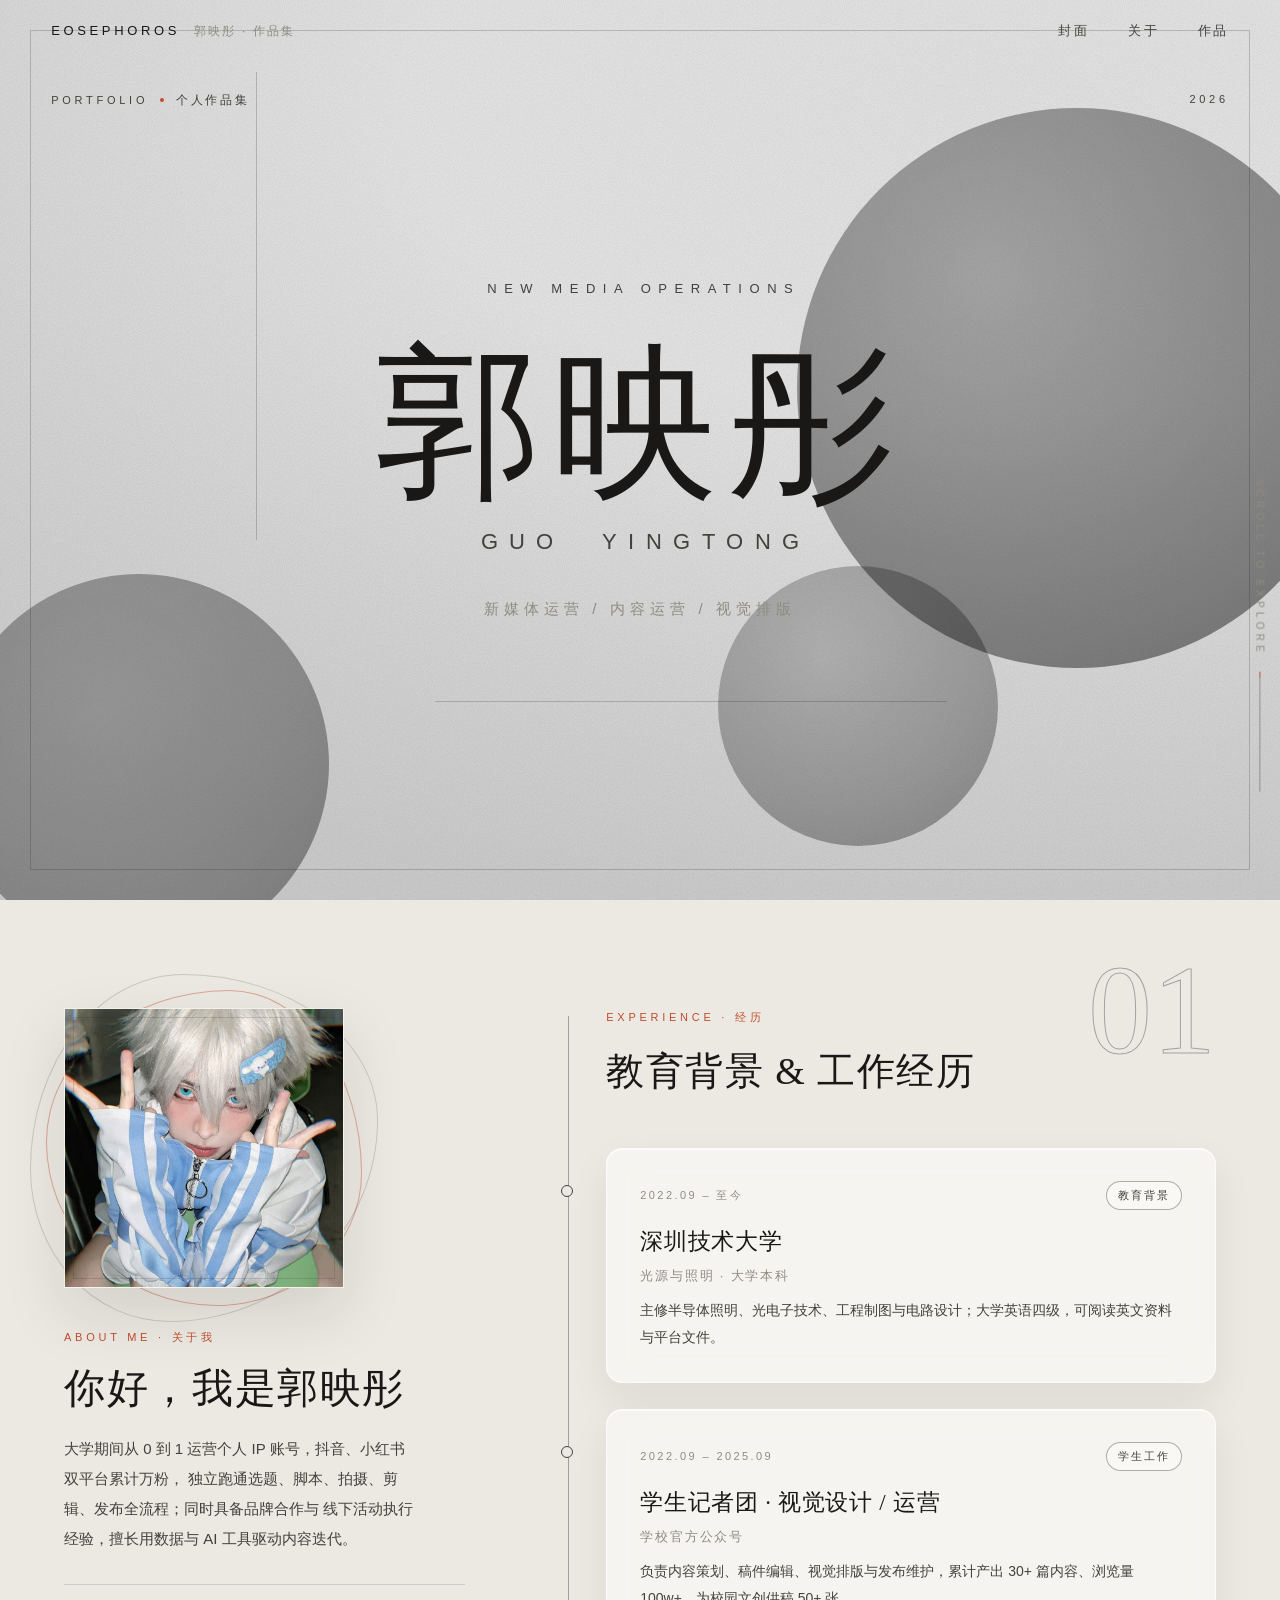
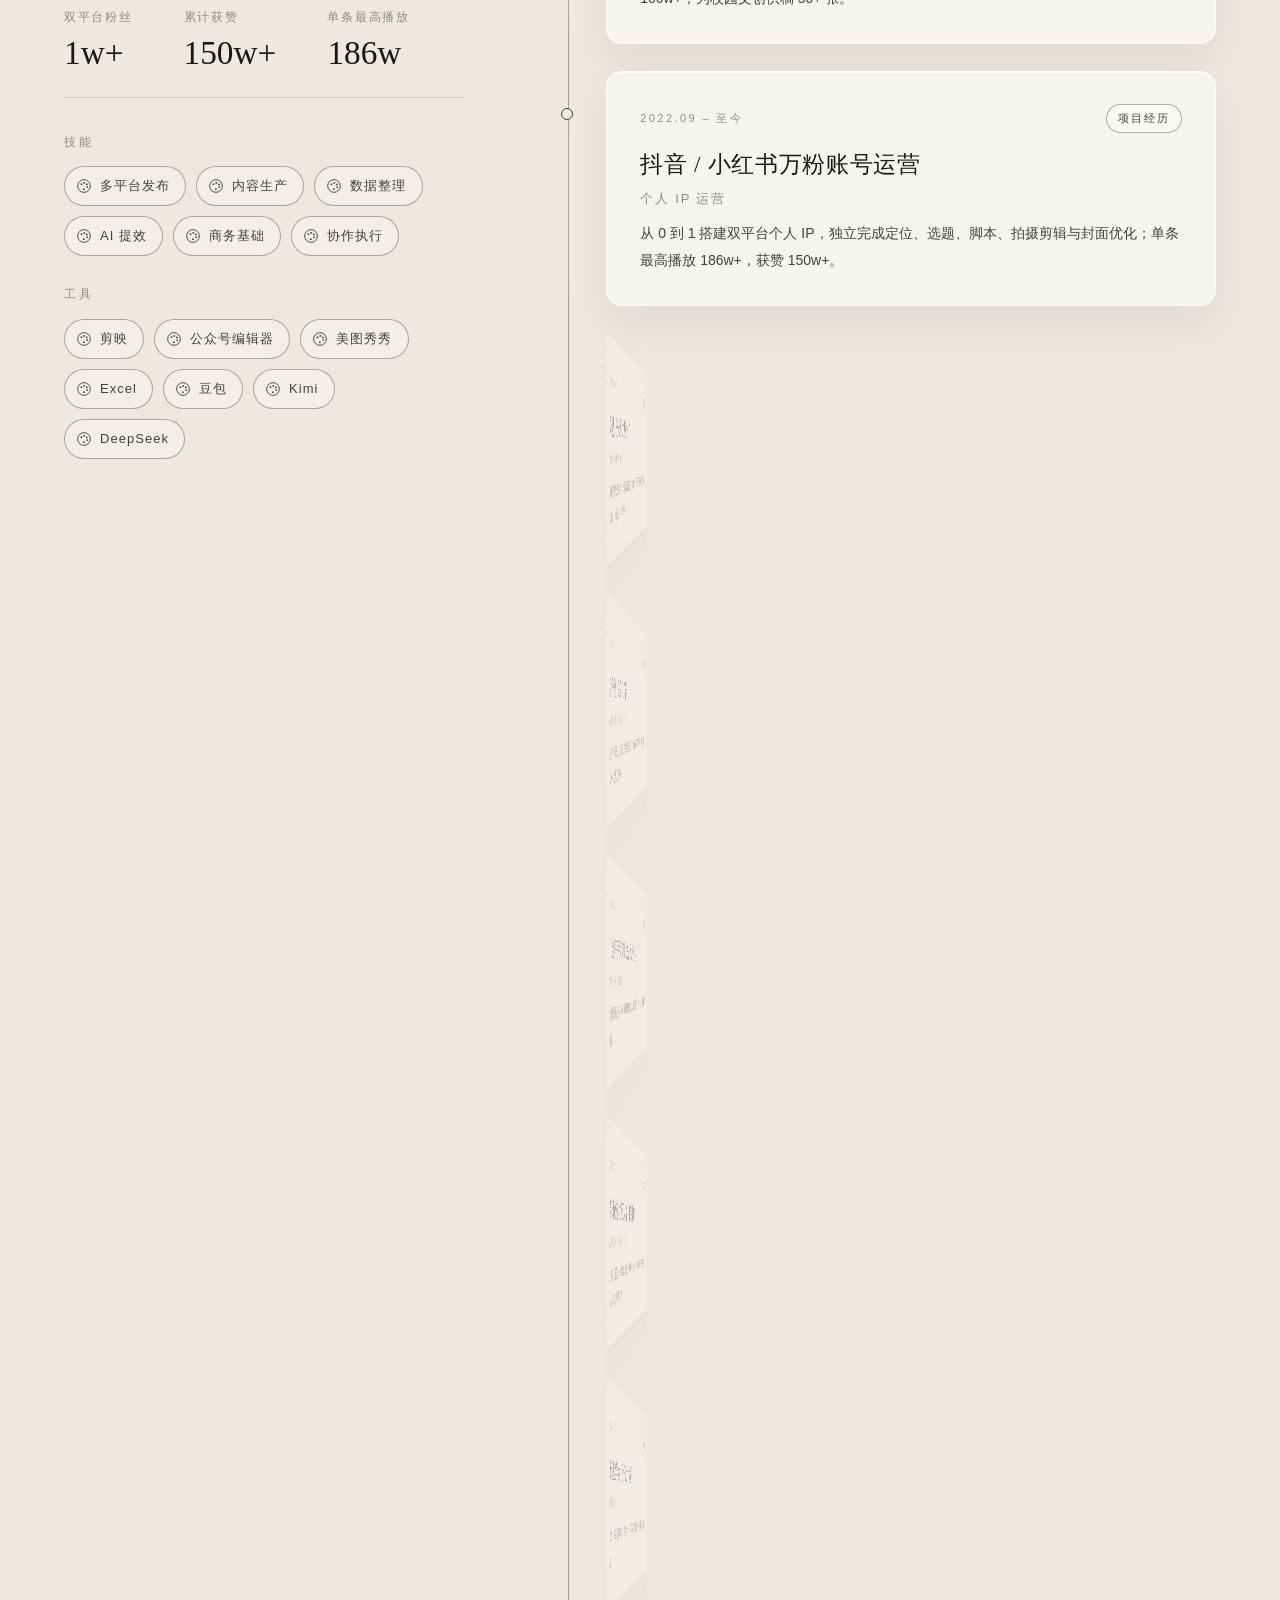
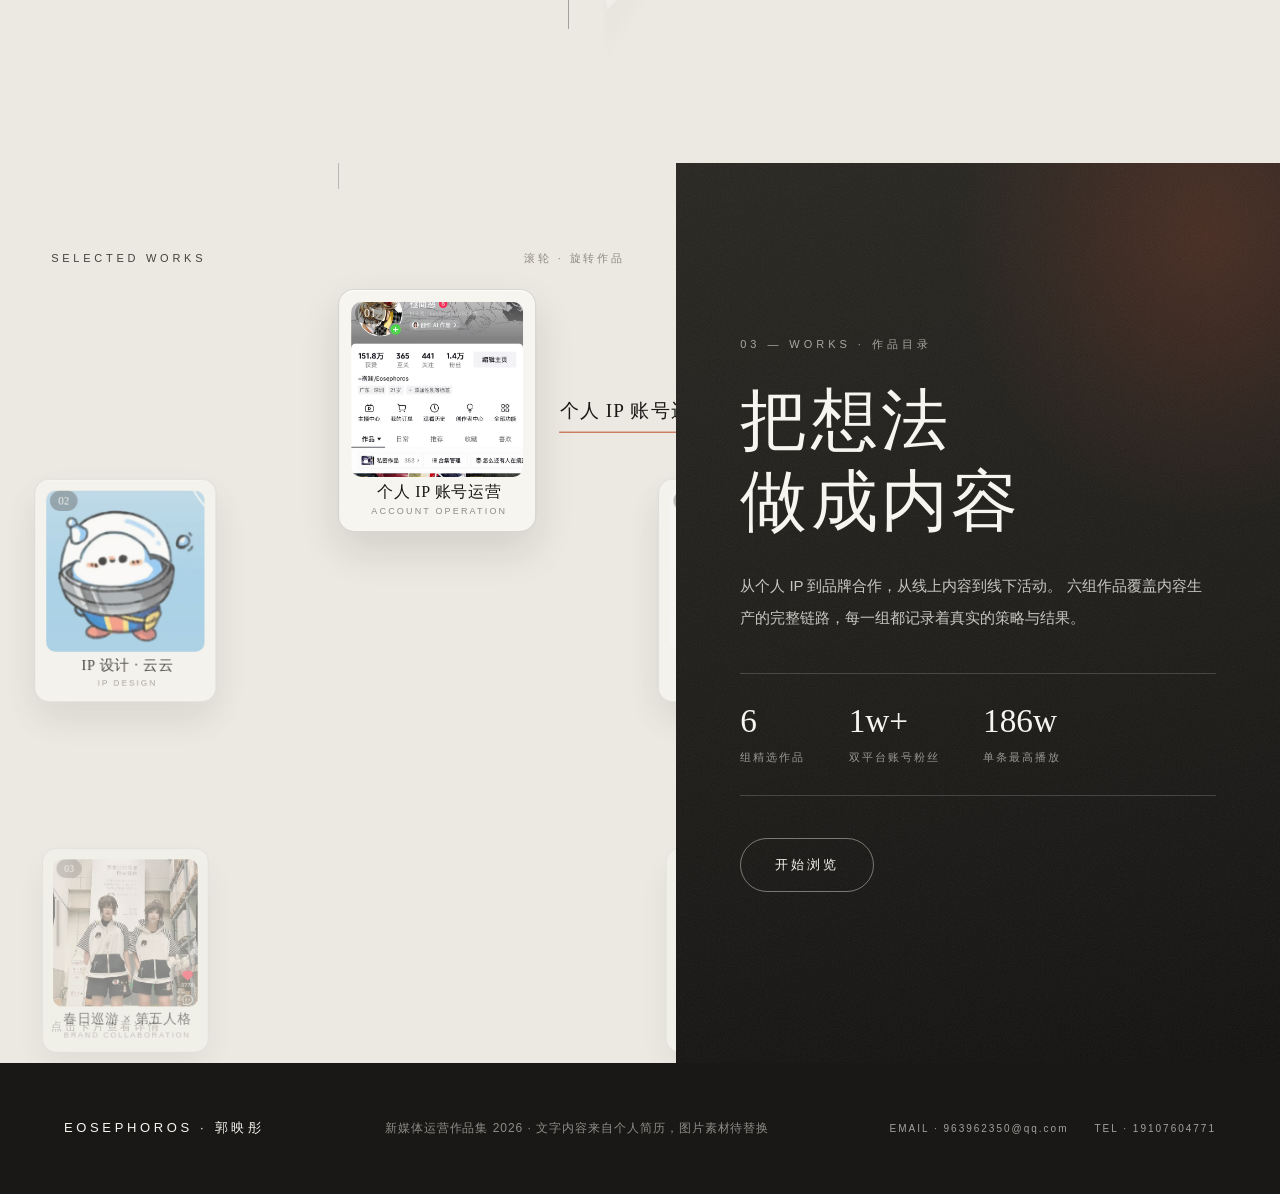
==== index.html @ b66c6704 "Deploy portfolio site" ====
<!DOCTYPE html>
<html lang="zh-CN">
<head>
  <meta charset="UTF-8" />
  <meta name="viewport" content="width=device-width, initial-scale=1.0" />
  <title>郭映彤 · 新媒体运营作品集 2026</title>
  <meta name="description" content="郭映彤的新媒体运营个人作品集：内容策划、账号运营、视觉设计与摄影。作品集 2026。" />
  <link rel="icon" type="image/svg+xml" href="favicon.svg" />
  <link rel="stylesheet" href="css/style.css?v=15" />
</head>
<body>

  <!-- ======== 开场动画 ======== -->
  <div id="preloader" aria-hidden="true">
    <div class="preloader-inner">
      <div class="pre-words" aria-hidden="true">
        <p class="pre-eyebrow">NEW MEDIA OPERATIONS · PORTFOLIO 2026</p>
        <div class="pre-word-line">
          <span class="pre-word" data-word="GUO"></span>
        </div>
        <div class="pre-word-line">
          <span class="pre-word" data-word="YINGTONG"></span>
        </div>
        <p class="pre-cn">郭映彤</p>
        <p class="pre-role">新媒体运营 / 内容运营 / 视觉排版</p>
        <p class="pre-intro">你好，我是郭映彤。这里记录每一次真实的内容实践。</p>
      </div>
    </div>
    <div class="pre-frame" aria-hidden="true"></div>
  </div>

  <!-- ======== 导航 ======== -->
  <nav id="siteNav" class="site-nav" aria-label="主导航">
    <a class="nav-brand" href="#cover">
      <span class="nav-brand-en">EOSEPHOROS</span>
      <span class="nav-brand-cn">郭映彤 · 作品集</span>
    </a>
    <div class="nav-links">
      <a href="#cover">封面</a>
      <a href="#about">关于</a>
      <a href="#works">作品</a>
    </div>
  </nav>

  <!-- ======== 封面页 ======== -->
  <header class="cover" id="cover">
    <div class="cover-bg" aria-hidden="true">
      <div class="cover-art">
        <div class="art-orb art-orb-a"></div>
        <div class="art-orb art-orb-b"></div>
        <div class="art-orb art-orb-c"></div>
        <div class="art-line art-line-1"></div>
        <div class="art-line art-line-2"></div>
        <div class="art-grain"></div>
      </div>
    </div>

    <div class="cover-frame" aria-hidden="true"></div>

    <div class="cover-meta cover-meta-left">
      <span class="meta-en">PORTFOLIO</span>
      <span class="meta-dot"></span>
      <span class="meta-cn">个人作品集</span>
    </div>
    <div class="cover-meta cover-meta-right">
      <span class="meta-en">2026</span>
    </div>

    <div class="cover-center">
      <p class="cover-eyebrow">NEW MEDIA OPERATIONS</p>
      <h1 class="cover-name">
        <span class="cover-name-cn">郭映彤</span>
        <span class="cover-name-en" aria-label="GUO YINGTONG">
          <span data-split>GUO</span>
          <span data-split>YINGTONG</span>
        </span>
      </h1>
      <p class="cover-sub">新媒体运营 / 内容运营 / 视觉排版</p>
    </div>

    <div class="guide-strip" aria-hidden="true">
      <span class="guide-text">SCROLL TO EXPLORE</span>
      <span class="guide-rail"><span class="guide-dot"></span></span>
    </div>
  </header>

  <main>
    <!-- ======== 个人页 ======== -->
    <section class="about" id="about" aria-labelledby="aboutTitle">
      <div class="section-mark" aria-hidden="true">01</div>
      <div class="about-grid">
        <aside class="profile">
          <div class="blob-wrap">
            <div class="blob-ring blob-ring-a" aria-hidden="true"></div>
            <div class="blob-ring blob-ring-b" aria-hidden="true"></div>
            <div class="blob-avatar" role="img" aria-label="郭映彤照片">
              <img class="blob-avatar-img" src="assets/avatar.jpg" alt="郭映彤照片" />
            </div>
          </div>

          <p class="profile-eyebrow">ABOUT ME · 关于我</p>
          <h2 id="aboutTitle">你好，我是郭映彤</h2>
          <p class="profile-intro">
            大学期间从 0 到 1 运营个人 IP 账号，抖音、小红书双平台累计万粉，
            独立跑通选题、脚本、拍摄、剪辑、发布全流程；同时具备品牌合作与
            线下活动执行经验，擅长用数据与 AI 工具驱动内容迭代。
          </p>

          <dl class="profile-stats">
            <div><dt>双平台粉丝</dt><dd>1w+</dd></div>
            <div><dt>累计获赞</dt><dd>150w+</dd></div>
            <div><dt>单条最高播放</dt><dd>186w</dd></div>
          </dl>

          <div class="skill-group">
            <h3 class="skill-group-title">技能</h3>
            <div class="skill-tags">
              <span class="skill-tag"><svg class="palette-icon" viewBox="0 0 24 24" aria-hidden="true"><circle cx="12" cy="12" r="9.5" fill="none" stroke="currentColor" stroke-width="1.4"/><circle cx="8.2" cy="9.2" r="1.35" fill="currentColor"/><circle cx="12.4" cy="7.4" r="1.35" fill="currentColor"/><circle cx="16.2" cy="9.6" r="1.35" fill="currentColor"/><circle cx="16.8" cy="13.6" r="1.35" fill="currentColor"/><circle cx="11.8" cy="16.8" r="1.35" fill="currentColor"/></svg>多平台发布</span>
              <span class="skill-tag"><svg class="palette-icon" viewBox="0 0 24 24" aria-hidden="true"><circle cx="12" cy="12" r="9.5" fill="none" stroke="currentColor" stroke-width="1.4"/><circle cx="8.2" cy="9.2" r="1.35" fill="currentColor"/><circle cx="12.4" cy="7.4" r="1.35" fill="currentColor"/><circle cx="16.2" cy="9.6" r="1.35" fill="currentColor"/><circle cx="16.8" cy="13.6" r="1.35" fill="currentColor"/><circle cx="11.8" cy="16.8" r="1.35" fill="currentColor"/></svg>内容生产</span>
              <span class="skill-tag"><svg class="palette-icon" viewBox="0 0 24 24" aria-hidden="true"><circle cx="12" cy="12" r="9.5" fill="none" stroke="currentColor" stroke-width="1.4"/><circle cx="8.2" cy="9.2" r="1.35" fill="currentColor"/><circle cx="12.4" cy="7.4" r="1.35" fill="currentColor"/><circle cx="16.2" cy="9.6" r="1.35" fill="currentColor"/><circle cx="16.8" cy="13.6" r="1.35" fill="currentColor"/><circle cx="11.8" cy="16.8" r="1.35" fill="currentColor"/></svg>数据整理</span>
              <span class="skill-tag"><svg class="palette-icon" viewBox="0 0 24 24" aria-hidden="true"><circle cx="12" cy="12" r="9.5" fill="none" stroke="currentColor" stroke-width="1.4"/><circle cx="8.2" cy="9.2" r="1.35" fill="currentColor"/><circle cx="12.4" cy="7.4" r="1.35" fill="currentColor"/><circle cx="16.2" cy="9.6" r="1.35" fill="currentColor"/><circle cx="16.8" cy="13.6" r="1.35" fill="currentColor"/><circle cx="11.8" cy="16.8" r="1.35" fill="currentColor"/></svg>AI 提效</span>
              <span class="skill-tag"><svg class="palette-icon" viewBox="0 0 24 24" aria-hidden="true"><circle cx="12" cy="12" r="9.5" fill="none" stroke="currentColor" stroke-width="1.4"/><circle cx="8.2" cy="9.2" r="1.35" fill="currentColor"/><circle cx="12.4" cy="7.4" r="1.35" fill="currentColor"/><circle cx="16.2" cy="9.6" r="1.35" fill="currentColor"/><circle cx="16.8" cy="13.6" r="1.35" fill="currentColor"/><circle cx="11.8" cy="16.8" r="1.35" fill="currentColor"/></svg>商务基础</span>
              <span class="skill-tag"><svg class="palette-icon" viewBox="0 0 24 24" aria-hidden="true"><circle cx="12" cy="12" r="9.5" fill="none" stroke="currentColor" stroke-width="1.4"/><circle cx="8.2" cy="9.2" r="1.35" fill="currentColor"/><circle cx="12.4" cy="7.4" r="1.35" fill="currentColor"/><circle cx="16.2" cy="9.6" r="1.35" fill="currentColor"/><circle cx="16.8" cy="13.6" r="1.35" fill="currentColor"/><circle cx="11.8" cy="16.8" r="1.35" fill="currentColor"/></svg>协作执行</span>
            </div>
          </div>

          <div class="skill-group">
            <h3 class="skill-group-title">工具</h3>
            <div class="skill-tags">
              <span class="skill-tag"><svg class="palette-icon" viewBox="0 0 24 24" aria-hidden="true"><circle cx="12" cy="12" r="9.5" fill="none" stroke="currentColor" stroke-width="1.4"/><circle cx="8.2" cy="9.2" r="1.35" fill="currentColor"/><circle cx="12.4" cy="7.4" r="1.35" fill="currentColor"/><circle cx="16.2" cy="9.6" r="1.35" fill="currentColor"/><circle cx="16.8" cy="13.6" r="1.35" fill="currentColor"/><circle cx="11.8" cy="16.8" r="1.35" fill="currentColor"/></svg>剪映</span>
              <span class="skill-tag"><svg class="palette-icon" viewBox="0 0 24 24" aria-hidden="true"><circle cx="12" cy="12" r="9.5" fill="none" stroke="currentColor" stroke-width="1.4"/><circle cx="8.2" cy="9.2" r="1.35" fill="currentColor"/><circle cx="12.4" cy="7.4" r="1.35" fill="currentColor"/><circle cx="16.2" cy="9.6" r="1.35" fill="currentColor"/><circle cx="16.8" cy="13.6" r="1.35" fill="currentColor"/><circle cx="11.8" cy="16.8" r="1.35" fill="currentColor"/></svg>公众号编辑器</span>
              <span class="skill-tag"><svg class="palette-icon" viewBox="0 0 24 24" aria-hidden="true"><circle cx="12" cy="12" r="9.5" fill="none" stroke="currentColor" stroke-width="1.4"/><circle cx="8.2" cy="9.2" r="1.35" fill="currentColor"/><circle cx="12.4" cy="7.4" r="1.35" fill="currentColor"/><circle cx="16.2" cy="9.6" r="1.35" fill="currentColor"/><circle cx="16.8" cy="13.6" r="1.35" fill="currentColor"/><circle cx="11.8" cy="16.8" r="1.35" fill="currentColor"/></svg>美图秀秀</span>
              <span class="skill-tag"><svg class="palette-icon" viewBox="0 0 24 24" aria-hidden="true"><circle cx="12" cy="12" r="9.5" fill="none" stroke="currentColor" stroke-width="1.4"/><circle cx="8.2" cy="9.2" r="1.35" fill="currentColor"/><circle cx="12.4" cy="7.4" r="1.35" fill="currentColor"/><circle cx="16.2" cy="9.6" r="1.35" fill="currentColor"/><circle cx="16.8" cy="13.6" r="1.35" fill="currentColor"/><circle cx="11.8" cy="16.8" r="1.35" fill="currentColor"/></svg>Excel</span>
              <span class="skill-tag"><svg class="palette-icon" viewBox="0 0 24 24" aria-hidden="true"><circle cx="12" cy="12" r="9.5" fill="none" stroke="currentColor" stroke-width="1.4"/><circle cx="8.2" cy="9.2" r="1.35" fill="currentColor"/><circle cx="12.4" cy="7.4" r="1.35" fill="currentColor"/><circle cx="16.2" cy="9.6" r="1.35" fill="currentColor"/><circle cx="16.8" cy="13.6" r="1.35" fill="currentColor"/><circle cx="11.8" cy="16.8" r="1.35" fill="currentColor"/></svg>豆包</span>
              <span class="skill-tag"><svg class="palette-icon" viewBox="0 0 24 24" aria-hidden="true"><circle cx="12" cy="12" r="9.5" fill="none" stroke="currentColor" stroke-width="1.4"/><circle cx="8.2" cy="9.2" r="1.35" fill="currentColor"/><circle cx="12.4" cy="7.4" r="1.35" fill="currentColor"/><circle cx="16.2" cy="9.6" r="1.35" fill="currentColor"/><circle cx="16.8" cy="13.6" r="1.35" fill="currentColor"/><circle cx="11.8" cy="16.8" r="1.35" fill="currentColor"/></svg>Kimi</span>
              <span class="skill-tag"><svg class="palette-icon" viewBox="0 0 24 24" aria-hidden="true"><circle cx="12" cy="12" r="9.5" fill="none" stroke="currentColor" stroke-width="1.4"/><circle cx="8.2" cy="9.2" r="1.35" fill="currentColor"/><circle cx="12.4" cy="7.4" r="1.35" fill="currentColor"/><circle cx="16.2" cy="9.6" r="1.35" fill="currentColor"/><circle cx="16.8" cy="13.6" r="1.35" fill="currentColor"/><circle cx="11.8" cy="16.8" r="1.35" fill="currentColor"/></svg>DeepSeek</span>
            </div>
          </div>
        </aside>

        <div class="timeline" id="timeline" aria-label="个人经历时间轴">
          <div class="timeline-head">
            <p class="timeline-eyebrow">EXPERIENCE · 经历</p>
            <h3>教育背景 &amp; 工作经历</h3>
          </div>

          <article class="tl-card" data-node>
            <div class="tl-node" aria-hidden="true"></div>
            <header class="tl-card-head">
              <span class="tl-period">2022.09 – 至今</span>
              <span class="tl-type">教育背景</span>
            </header>
            <h4 class="tl-title">深圳技术大学</h4>
            <p class="tl-org">光源与照明 · 大学本科</p>
            <p class="tl-desc">主修半导体照明、光电子技术、工程制图与电路设计；大学英语四级，可阅读英文资料与平台文件。</p>
          </article>

          <article class="tl-card" data-node>
            <div class="tl-node" aria-hidden="true"></div>
            <header class="tl-card-head">
              <span class="tl-period">2022.09 – 2025.09</span>
              <span class="tl-type">学生工作</span>
            </header>
            <h4 class="tl-title">学生记者团 · 视觉设计 / 运营</h4>
            <p class="tl-org">学校官方公众号</p>
            <p class="tl-desc">负责内容策划、稿件编辑、视觉排版与发布维护，累计产出 30+ 篇内容、浏览量 100w+，为校园文创供稿 50+ 张。</p>
          </article>

          <article class="tl-card" data-node>
            <div class="tl-node" aria-hidden="true"></div>
            <header class="tl-card-head">
              <span class="tl-period">2022.09 – 至今</span>
              <span class="tl-type">项目经历</span>
            </header>
            <h4 class="tl-title">抖音 / 小红书万粉账号运营</h4>
            <p class="tl-org">个人 IP 运营</p>
            <p class="tl-desc">从 0 到 1 搭建双平台个人 IP，独立完成定位、选题、脚本、拍摄剪辑与封面优化；单条最高播放 186w+，获赞 150w+。</p>
          </article>

          <article class="tl-card" data-node>
            <div class="tl-node" aria-hidden="true"></div>
            <header class="tl-card-head">
              <span class="tl-period">2022.09 – 至今</span>
              <span class="tl-type">项目经历</span>
            </header>
            <h4 class="tl-title">网易 / 橙光游戏活动推广</h4>
            <p class="tl-org">内容创作与用户引流</p>
            <p class="tl-desc">承接头部游戏品牌推广，主导卖点提炼与推广视频创作；《头七怪谈》单平台浏览量 300w+，《第五人格》150w+。</p>
          </article>

          <article class="tl-card" data-node>
            <div class="tl-node" aria-hidden="true"></div>
            <header class="tl-card-head">
              <span class="tl-period">2024.11</span>
              <span class="tl-type">项目经历</span>
            </header>
            <h4 class="tl-title">斯丹德 · 豆腐灯广告</h4>
            <p class="tl-org">品牌广告策划 · 达人合作推广</p>
            <p class="tl-desc">主导广告策划、文案撰写、拍摄执行与后期剪辑，统筹双平台发布节奏；单条浏览量 30w+、点赞互动 2w+。</p>
          </article>

          <article class="tl-card" data-node>
            <div class="tl-node" aria-hidden="true"></div>
            <header class="tl-card-head">
              <span class="tl-period">2025.06</span>
              <span class="tl-type">项目经历</span>
            </header>
            <h4 class="tl-title">《全职高手》荣冕溯光 · 线下快闪</h4>
            <p class="tl-org">深圳奇谷米 · 现场执行</p>
            <p class="tl-desc">前置梳理互动流程与节点，现场处理突发状况；单日接待互动 200+ 人次，关键环节零遗漏。</p>
          </article>

          <article class="tl-card" data-node>
            <div class="tl-node" aria-hidden="true"></div>
            <header class="tl-card-head">
              <span class="tl-period">2025.07</span>
              <span class="tl-type">项目经历</span>
            </header>
            <h4 class="tl-title">春日巡游 × 第五人格 · 服装推广</h4>
            <p class="tl-org">品牌广告策划 · 达人合作推广</p>
            <p class="tl-desc">主导达人筛选、合作对接与排期跟进，以模特身份出镜；单品浏览量 10w+、互动 1w+，带动销售额 10W。</p>
          </article>

          <article class="tl-card" data-node>
            <div class="tl-node" aria-hidden="true"></div>
            <header class="tl-card-head">
              <span class="tl-period">2023 – 2024</span>
              <span class="tl-type">个人获奖</span>
            </header>
            <h4 class="tl-title">禾望奖学金 · 标识设计大赛</h4>
            <p class="tl-org">荣誉奖项</p>
            <p class="tl-desc">2023、2024 连续两年获禾望奖学金一等奖；2024「视觉与安全」标识设计大赛第二名。</p>
          </article>
        </div>
      </div>
    </section>

    <!-- ======== 作品目录页 ======== -->
    <section class="works" id="works" aria-labelledby="worksTitle">
      <div class="works-grid">
        <div class="carousel-zone" id="carouselZone">
          <div class="carousel-head">
            <span class="meta-en">SELECTED WORKS</span>
            <span class="carousel-hint" aria-hidden="true">滚轮 · 旋转作品</span>
          </div>
          <div class="carousel" id="carousel">
            <div class="carousel-track" id="carouselTrack" role="list"></div>
            <div class="carousel-center-mark" aria-hidden="true"></div>
          </div>
          <p class="carousel-foot">点击卡片查看详情</p>
        </div>

        <div class="works-intro">
          <div class="works-intro-bg" aria-hidden="true"></div>
          <div class="works-intro-inner">
            <p class="works-eyebrow">03 — WORKS · 作品目录</p>
            <h2 id="worksTitle">把想法<br />做成内容</h2>
            <p class="works-desc">
              从个人 IP 到品牌合作，从线上内容到线下活动。
              六组作品覆盖内容生产的完整链路，每一组都记录着真实的策略与结果。
            </p>
            <ul class="works-stats">
              <li><b>6</b><span>组精选作品</span></li>
              <li><b>1w+</b><span>双平台账号粉丝</span></li>
              <li><b>186w</b><span>单条最高播放</span></li>
            </ul>
            <a class="works-cta" href="#carouselZone">开始浏览</a>
          </div>
        </div>
      </div>
    </section>

    <!-- ======== 页脚 ======== -->
    <footer class="site-footer">
      <div class="footer-inner">
        <p class="footer-brand">EOSEPHOROS · 郭映彤</p>
        <p class="footer-note">新媒体运营作品集 2026 · 文字内容来自个人简历，图片素材待替换</p>
        <div class="footer-contact">
          <span>EMAIL · 963962350@qq.com</span>
          <span>TEL · 19107604771</span>
        </div>
      </div>
    </footer>
  </main>

  <!-- ======== 作品全屏详情弹窗 ======== -->
  <div class="modal" id="workModal" role="dialog" aria-modal="true" aria-labelledby="modalTitle" hidden>
    <button class="modal-close" id="modalClose" aria-label="关闭详情">
      <svg viewBox="0 0 24 24" aria-hidden="true"><path d="M5 5l14 14M19 5L5 19" stroke="currentColor" stroke-width="1.6" fill="none" stroke-linecap="round"/></svg>
    </button>
    <div class="modal-scroll">
      <div class="modal-panel">
        <div class="modal-media ph-card"></div>
        <div class="modal-body">
          <p class="modal-cat" id="modalCat"></p>
          <h3 id="modalTitle">作品详情</h3>
          <p class="modal-en" id="modalEn"></p>
          <p class="modal-intro" id="modalIntro"></p>
          <p class="modal-desc" id="modalDesc">点击下方按钮可进入作品详情页，查看完整案例与素材。</p>
          <div class="modal-links" id="modalLinks"></div>
          <dl class="modal-meta">
            <div><dt>年份</dt><dd id="modalYear"></dd></div>
            <div><dt>角色</dt><dd id="modalRole"></dd></div>
            <div><dt>平台</dt><dd id="modalPlatform"></dd></div>
            <div><dt>数据</dt><dd id="modalMetrics"></dd></div>
          </dl>
          <a class="btn-live" id="modalLive" href="detail.html">View Live Project</a>
        </div>
      </div>
    </div>
  </div>

  <script src="js/works-data.js?v=15"></script>
  <script src="js/main.js?v=15"></script>
</body>
</html>
---- css/style.css ----
/* ============================================================
   郭映彤 · 新媒体运营作品集 2026
   画廊式黑白基调 + 单一朱砂点缀
   参考 PPT：EOSEPHOROS 作品集（暖灰纸白 / 墨黑 / 极简排版）
   ============================================================ */

/* ---------- 设计变量 ---------- */
:root {
  --paper: #ece9e2;
  --paper-deep: #e2ded3;
  --paper-bright: #f7f5f0;
  --ink: #191816;
  --ink-soft: #43413b;
  --gray: #8e8b82;
  --line: rgba(25, 24, 22, 0.14);
  --line-strong: rgba(25, 24, 22, 0.34);
  --accent: #c14b2c;
  --accent-soft: rgba(193, 75, 44, 0.12);
  --glass: rgba(255, 255, 255, 0.52);
  --glass-border: rgba(255, 255, 255, 0.62);

  --font-serif: "STZhongsong", "Songti SC", "Noto Serif CJK SC",
    "Source Han Serif SC", "SimSun", serif;
  --font-sans: "DengXian", "PingFang SC", "Microsoft YaHei UI",
    "Microsoft YaHei", "Helvetica Neue", Arial, sans-serif;
  --font-en: "Helvetica Neue", Arial, "Segoe UI", sans-serif;

  --ease-out: cubic-bezier(0.22, 1, 0.36, 1);
  --ease-io: cubic-bezier(0.77, 0, 0.18, 1);
  --nav-h: 64px;
  --radius: 16px;
}

/* ---------- 基础 ---------- */
* {
  margin: 0;
  padding: 0;
  box-sizing: border-box;
}

html {
  scroll-behavior: smooth;
}

body {
  font-family: var(--font-sans);
  background: var(--paper);
  color: var(--ink);
  line-height: 1.7;
  -webkit-font-smoothing: antialiased;
  overflow-x: hidden;
}

body.lock {
  overflow: hidden;
}

[hidden] {
  display: none !important;
}

::selection {
  background: var(--accent);
  color: var(--paper-bright);
}

a {
  color: inherit;
  text-decoration: none;
}

button {
  font: inherit;
  color: inherit;
  background: none;
  border: 0;
  cursor: pointer;
}

img {
  max-width: 100%;
  display: block;
}

.meta-en {
  font-family: var(--font-en);
  font-size: 11px;
  letter-spacing: 0.34em;
  text-transform: uppercase;
}

.meta-cn {
  font-size: 12px;
  letter-spacing: 0.22em;
}

.meta-dot {
  width: 4px;
  height: 4px;
  border-radius: 50%;
  background: var(--accent);
  display: inline-block;
}

/* ---------- 开场动画 ---------- */
#preloader {
  position: fixed;
  inset: 0;
  z-index: 200;
  background: var(--paper);
  display: grid;
  place-items: center;
  transition: transform 0.95s var(--ease-io) 0.12s;
  will-change: transform;
}

#preloader.is-done {
  transform: translateY(-101%);
}

.pre-frame {
  position: absolute;
  inset: 16px;
  border: 1px solid var(--line);
  transition: opacity 0.8s ease 0.2s;
}

#preloader.is-done .pre-frame {
  opacity: 0;
}

.preloader-inner {
  position: relative;
  min-width: min(420px, 82vw);
  padding: 48px 40px;
  text-align: center;
}

.pre-words {
  margin-top: 34px;
}

.pre-word-line {
  overflow: hidden;
}

.pre-word {
  display: inline-block;
  font-family: var(--font-en);
  font-size: clamp(30px, 5.4vw, 54px);
  font-weight: 300;
  letter-spacing: 0.34em;
  color: var(--ink);
}

.pre-eyebrow {
  font-family: var(--font-en);
  font-size: 10px;
  letter-spacing: 0.44em;
  color: var(--gray);
  opacity: 0;
  animation: fadeUp 0.7s var(--ease-out) 0.28s both;
}

.pre-cn {
  margin-top: 20px;
  font-family: var(--font-serif);
  font-size: clamp(20px, 2.6vw, 28px);
  letter-spacing: 0.22em;
  color: var(--ink);
  opacity: 0;
  animation: fadeUp 0.8s var(--ease-out) 1.05s both;
}

.pre-role {
  margin-top: 18px;
  font-size: 11px;
  letter-spacing: 0.34em;
  color: var(--ink-soft);
  opacity: 0;
  animation: fadeUp 0.7s var(--ease-out) 1.25s both;
}

.pre-intro {
  margin-top: 12px;
  font-size: 13px;
  letter-spacing: 0.14em;
  color: var(--gray);
  opacity: 0;
  animation: fadeUp 0.7s var(--ease-out) 1.45s both;
}

@keyframes fadeUp {
  from {
    opacity: 0;
    transform: translateY(12px);
  }
  to {
    opacity: 1;
    transform: translateY(0);
  }
}

.ch {
  display: inline-block;
  will-change: transform, opacity;
}

#preloader .ch {
  opacity: 0;
  transform: translateY(110%);
  animation: letterUp 0.72s var(--ease-out) both;
  animation-delay: calc(0.55s + var(--i) * 0.05s);
}

@keyframes letterUp {
  to {
    opacity: 1;
    transform: translateY(0);
  }
}

/* ---------- 导航 ---------- */
.site-nav {
  position: fixed;
  top: 0;
  left: 0;
  right: 0;
  z-index: 100;
  height: var(--nav-h);
  display: flex;
  align-items: center;
  justify-content: space-between;
  padding: 0 clamp(20px, 4vw, 56px);
  transition: background 0.5s ease, border-color 0.5s ease,
    backdrop-filter 0.5s ease, transform 0.5s var(--ease-out);
  border-bottom: 1px solid transparent;
}

.site-nav.is-solid {
  background: rgba(236, 233, 226, 0.74);
  -webkit-backdrop-filter: blur(18px) saturate(1.4);
  backdrop-filter: blur(18px) saturate(1.4);
  border-bottom-color: var(--line);
}

.site-nav.is-hidden {
  transform: translateY(-100%);
}

.nav-brand {
  display: flex;
  align-items: baseline;
  gap: 14px;
}

.nav-brand-en {
  font-family: var(--font-en);
  font-size: 13px;
  letter-spacing: 0.28em;
  text-transform: uppercase;
}

.nav-brand-cn {
  font-size: 12px;
  letter-spacing: 0.18em;
  color: var(--gray);
}

.nav-links {
  display: flex;
  gap: clamp(18px, 3vw, 42px);
}

.nav-links a {
  position: relative;
  font-size: 13px;
  letter-spacing: 0.2em;
  color: var(--ink-soft);
  padding: 6px 0;
  transition: color 0.3s ease;
}

.nav-links a::after {
  content: "";
  position: absolute;
  left: 0;
  bottom: 0;
  width: 100%;
  height: 1px;
  background: var(--accent);
  transform: scaleX(0);
  transform-origin: right;
  transition: transform 0.4s var(--ease-out);
}

.nav-links a:hover {
  color: var(--ink);
}

.nav-links a:hover::after {
  transform: scaleX(1);
  transform-origin: left;
}

/* ---------- 封面页 ---------- */
.cover {
  position: relative;
  min-height: 100dvh;
  display: flex;
  align-items: center;
  justify-content: center;
  overflow: hidden;
  isolation: isolate;
}

.cover-bg {
  position: absolute;
  inset: 0;
  z-index: -2;
  filter: grayscale(1) contrast(1.03);
  transition: filter 1.3s var(--ease-out), transform 1.6s var(--ease-out);
  will-change: filter, transform;
}

.cover:hover .cover-bg,
.cover:focus-within .cover-bg {
  filter: grayscale(0) contrast(1);
  transform: scale(1.025);
}

/* 封面抽象视觉（CSS 画廊海报，后续可替换为真实照片） */
.cover-art {
  position: absolute;
  inset: 0;
  background:
    radial-gradient(120% 90% at 78% 12%, #e8e2d3 0%, #e9e4d7 38%, #dcd6c6 72%, #d3ccbb 100%);
  overflow: hidden;
}

.art-orb {
  position: absolute;
  border-radius: 50%;
  mix-blend-mode: multiply;
}

.art-orb-a {
  width: min(46vw, 560px);
  aspect-ratio: 1;
  right: -6vw;
  top: 12%;
  background: radial-gradient(circle at 34% 30%, #d9a65e, #c97a48 58%, #b75d3c);
  opacity: 0.82;
}

.art-orb-b {
  width: min(30vw, 380px);
  aspect-ratio: 1;
  left: -4vw;
  bottom: -6%;
  background: radial-gradient(circle at 40% 36%, #9aa58c, #7d8f77 62%, #61735d);
  opacity: 0.7;
}

.art-orb-c {
  width: min(22vw, 280px);
  aspect-ratio: 1;
  right: 22%;
  bottom: 6%;
  background: radial-gradient(circle at 38% 32%, #b6c4cd, #8fa3b0 60%, #6f8494);
  opacity: 0.72;
}

.art-line {
  position: absolute;
  background: rgba(25, 24, 22, 0.2);
}

.art-line-1 {
  width: 1px;
  height: 52%;
  left: 20%;
  top: 8%;
}

.art-line-2 {
  width: 40%;
  height: 1px;
  left: 34%;
  bottom: 22%;
}

.art-grain {
  position: absolute;
  inset: 0;
  opacity: 0.16;
  background-image: url("data:image/svg+xml,%3Csvg xmlns='http://www.w3.org/2000/svg' width='140' height='140'%3E%3Cfilter id='n'%3E%3CfeTurbulence type='fractalNoise' baseFrequency='0.9' numOctaves='2'/%3E%3CfeColorMatrix values='0 0 0 0 0 0 0 0 0 0 0 0 0 0 0 0 0 0 0.55 0'/%3E%3C/filter%3E%3Crect width='140' height='140' filter='url(%23n)'/%3E%3C/svg%3E");
}

.cover-frame {
  position: absolute;
  inset: clamp(14px, 2.4vw, 30px);
  border: 1px solid rgba(25, 24, 22, 0.2);
  pointer-events: none;
}

.cover-meta {
  position: absolute;
  top: calc(var(--nav-h) + 26px);
  display: flex;
  align-items: center;
  gap: 12px;
  color: var(--ink-soft);
  z-index: 2;
}

.cover-meta-left {
  left: clamp(24px, 4vw, 60px);
}

.cover-meta-right {
  right: clamp(24px, 4vw, 60px);
}

.cover-center {
  text-align: center;
  padding: 0 24px;
  z-index: 2;
}

.cover-eyebrow {
  font-family: var(--font-en);
  font-size: clamp(11px, 1.1vw, 13px);
  letter-spacing: 0.58em;
  text-transform: uppercase;
  color: var(--ink-soft);
  margin-bottom: clamp(22px, 4vh, 44px);
  padding-left: 0.58em;
}

.cover-name-cn {
  display: block;
  font-family: var(--font-serif);
  font-size: clamp(76px, 13vw, 168px);
  line-height: 1.06;
  font-weight: 500;
  letter-spacing: 0.06em;
}

.cover-name-en {
  display: flex;
  justify-content: center;
  gap: clamp(10px, 2vw, 26px);
  margin-top: 10px;
  font-family: var(--font-en);
  font-size: clamp(15px, 1.9vw, 22px);
  font-weight: 300;
  letter-spacing: 0.52em;
  color: var(--ink-soft);
}

.cover-name-en > span {
  padding-left: 0.52em;
}

.cover-sub {
  margin-top: clamp(24px, 4vh, 40px);
  font-size: clamp(13px, 1.25vw, 15px);
  letter-spacing: 0.32em;
  color: var(--gray);
}

/* 封面文字入场（预载结束后） */
.cover .ch {
  opacity: 0;
  transform: translateY(26px);
  transition: opacity 0.9s var(--ease-out), transform 0.9s var(--ease-out);
  transition-delay: calc(0.12s + var(--i) * 0.055s);
}

body.is-ready .cover .ch {
  opacity: 1;
  transform: translateY(0);
}

/* 右下角 90° 引导条 */
.guide-strip {
  position: absolute;
  right: clamp(14px, 2.2vw, 34px);
  bottom: 108px;
  z-index: 2;
  display: flex;
  align-items: center;
  gap: 16px;
  color: var(--gray);
  transform: rotate(90deg);
  transform-origin: right bottom;
  pointer-events: none;
}

.guide-text {
  font-family: var(--font-en);
  font-size: 10px;
  letter-spacing: 0.42em;
  text-transform: uppercase;
}

.guide-rail {
  position: relative;
  width: 120px;
  height: 1px;
  background: var(--line-strong);
  overflow: hidden;
}

.guide-dot {
  position: absolute;
  left: 0;
  top: -2.5px;
  width: 6px;
  height: 6px;
  border-radius: 50%;
  background: var(--accent);
  animation: breathe 3.2s var(--ease-io) infinite;
}

@keyframes breathe {
  0% {
    left: -8px;
    opacity: 0;
    transform: scale(0.6);
  }
  18% {
    opacity: 1;
    transform: scale(1);
  }
  82% {
    opacity: 1;
    transform: scale(1);
  }
  100% {
    left: 100%;
    opacity: 0;
    transform: scale(0.6);
  }
}

/* ---------- 通用分区 ---------- */
.about {
  position: relative;
  padding: clamp(88px, 12vh, 150px) clamp(20px, 5vw, 76px) clamp(120px, 14vh, 180px);
  background: var(--paper);
}

.section-mark {
  position: absolute;
  top: 46px;
  right: clamp(24px, 5vw, 76px);
  font-family: var(--font-serif);
  font-size: clamp(72px, 10vw, 130px);
  line-height: 1;
  color: transparent;
  -webkit-text-stroke: 1px var(--line-strong);
  pointer-events: none;
  user-select: none;
}

.about-grid {
  display: grid;
  grid-template-columns: minmax(300px, 0.82fr) minmax(0, 1.35fr);
  gap: clamp(48px, 7vw, 110px);
  align-items: start;
}

/* ---------- 个人资料（左侧 Sticky） ---------- */
.profile {
  position: sticky;
  top: calc(var(--nav-h) + 32px);
  max-width: 460px;
}

.blob-wrap {
  position: relative;
  width: min(280px, 62vw);
  margin-bottom: 40px;
}

.blob-avatar {
  position: relative;
  width: 100%;
  aspect-ratio: 1;
  display: grid;
  place-items: center;
  background:
    radial-gradient(120% 120% at 30% 22%, #e9e2d4 0%, #dcd4c2 55%, #cfc5ae 100%);
  border: 1px solid rgba(255, 255, 255, 0.7);
  box-shadow:
    inset 0 1px 0 rgba(255, 255, 255, 0.9),
    0 24px 60px rgba(25, 24, 22, 0.12);
  animation: blobMorph 12s ease-in-out infinite alternate;
  overflow: hidden;
}

.blob-avatar-img {
  position: absolute;
  inset: 0;
  width: 100%;
  height: 100%;
  object-fit: cover;
  object-position: center 30%;
  z-index: 0;
}

.blob-avatar::after {
  content: "";
  position: absolute;
  inset: 8px;
  border: 1px solid rgba(25, 24, 22, 0.14);
  border-radius: inherit;
  z-index: 1;
}

.blob-avatar-inner {
  position: relative;
  text-align: center;
  z-index: 1;
}

.blob-avatar-glyph {
  display: block;
  font-family: var(--font-serif);
  font-size: clamp(64px, 7vw, 96px);
  color: var(--ink);
  opacity: 0.86;
}

.blob-avatar-caption {
  display: block;
  margin-top: 10px;
  font-family: var(--font-en);
  font-size: 9px;
  letter-spacing: 0.32em;
  color: var(--gray);
}

.blob-ring {
  position: absolute;
  inset: -18px;
  border: 1px solid rgba(193, 75, 44, 0.42);
  border-radius: 58% 42% 46% 54% / 48% 58% 42% 52%;
  animation: blobMorph 14s ease-in-out infinite alternate-reverse;
  pointer-events: none;
}

.blob-ring-b {
  inset: -34px;
  border-color: rgba(25, 24, 22, 0.16);
  border-radius: 44% 56% 60% 40% / 56% 42% 58% 44%;
  animation-duration: 18s;
}

@keyframes blobMorph {
  0% {
    border-radius: 44% 56% 58% 42% / 48% 44% 56% 52%;
  }
  33% {
    border-radius: 58% 42% 46% 54% / 42% 58% 42% 58%;
  }
  66% {
    border-radius: 48% 52% 62% 38% / 54% 46% 58% 42%;
  }
  100% {
    border-radius: 56% 44% 40% 60% / 44% 58% 42% 56%;
  }
}

.profile-eyebrow {
  font-family: var(--font-en);
  font-size: 11px;
  letter-spacing: 0.34em;
  color: var(--accent);
  margin-bottom: 16px;
}

.profile h2 {
  font-family: var(--font-serif);
  font-size: clamp(30px, 3.2vw, 44px);
  font-weight: 500;
  line-height: 1.25;
  letter-spacing: 0.04em;
  margin-bottom: 20px;
}

.profile-intro {
  color: var(--ink-soft);
  font-size: 15px;
  line-height: 2;
  max-width: 42ch;
  margin-bottom: 30px;
}

.profile-stats {
  display: flex;
  gap: clamp(26px, 4vw, 52px);
  padding: 22px 0;
  border-top: 1px solid var(--line);
  border-bottom: 1px solid var(--line);
  margin-bottom: 34px;
}

.profile-stats dt {
  font-size: 12px;
  letter-spacing: 0.14em;
  color: var(--gray);
}

.profile-stats dd {
  font-family: var(--font-serif);
  font-size: clamp(24px, 2.6vw, 34px);
  line-height: 1.3;
  margin-top: 4px;
}

.skill-group + .skill-group {
  margin-top: 28px;
}

.skill-group-title {
  font-size: 12px;
  letter-spacing: 0.24em;
  color: var(--gray);
  font-weight: 500;
  margin-bottom: 14px;
}

.skill-tags {
  display: flex;
  flex-wrap: wrap;
  gap: 10px;
}

.skill-tag {
  display: inline-flex;
  align-items: center;
  gap: 8px;
  padding: 8px 15px 8px 11px;
  border: 1px solid var(--line-strong);
  border-radius: 999px;
  font-size: 13px;
  letter-spacing: 0.08em;
  color: var(--ink-soft);
  background: rgba(255, 255, 255, 0.3);
  transition: background 0.35s ease, color 0.35s ease,
    border-color 0.35s ease, transform 0.35s var(--ease-out),
    box-shadow 0.35s ease;
  cursor: default;
}

.palette-icon {
  width: 16px;
  height: 16px;
  flex: none;
}

.skill-tag:hover {
  background: var(--ink);
  border-color: var(--ink);
  color: var(--paper-bright);
  transform: translateY(-2px);
  box-shadow: 0 10px 24px rgba(25, 24, 22, 0.22);
}

/* ---------- 时间轴（右侧） ---------- */
.timeline {
  position: relative;
  --tl-pad: clamp(36px, 4vw, 58px);
  padding-left: var(--tl-pad);
}

.timeline::before {
  content: "";
  position: absolute;
  left: 13px;
  top: 8px;
  bottom: 8px;
  width: 1px;
  background: var(--line-strong);
}

.timeline-head {
  margin-bottom: clamp(36px, 5vh, 64px);
}

.timeline-eyebrow {
  font-family: var(--font-en);
  font-size: 11px;
  letter-spacing: 0.34em;
  color: var(--accent);
  margin-bottom: 12px;
}

.timeline-head h3 {
  font-family: var(--font-serif);
  font-size: clamp(26px, 3vw, 38px);
  font-weight: 500;
  letter-spacing: 0.04em;
}

.tl-card {
  position: relative;
  padding: clamp(22px, 2.6vw, 32px) clamp(22px, 2.6vw, 34px);
  margin-bottom: 26px;
  background: var(--glass);
  -webkit-backdrop-filter: blur(18px) saturate(1.3);
  backdrop-filter: blur(18px) saturate(1.3);
  border: 1px solid var(--glass-border);
  border-radius: var(--radius);
  box-shadow:
    inset 0 1px 0 rgba(255, 255, 255, 0.75),
    0 18px 42px rgba(25, 24, 22, 0.07);
  transform-origin: left center;
  transform: perspective(1100px) rotateY(84deg);
  opacity: 0.35;
  transition: transform 0.85s var(--ease-out), opacity 0.6s ease,
    background 0.4s ease, box-shadow 0.4s ease, translate 0.4s var(--ease-out);
  will-change: transform, opacity;
}

.tl-card.is-flipped {
  transform: perspective(1100px) rotateY(0deg);
  opacity: 1;
}

/* 翻书时的书页光泽 */
.tl-card::after {
  content: "";
  position: absolute;
  inset: 0;
  border-radius: inherit;
  background: linear-gradient(100deg, rgba(255, 255, 255, 0.55), transparent 34%);
  opacity: 0;
  transition: opacity 0.5s ease;
  pointer-events: none;
}

.tl-card.is-flipped::after {
  opacity: 1;
}

.tl-node {
  position: absolute;
  left: calc(var(--tl-pad) * -1 + 5px);
  top: clamp(26px, 3vw, 36px);
  width: 12px;
  height: 12px;
  border-radius: 50%;
  background: var(--paper);
  border: 1.5px solid var(--ink-soft);
  transition: background 0.35s ease, border-color 0.35s ease,
    box-shadow 0.35s ease, transform 0.35s var(--ease-out);
  z-index: 1;
}

.tl-card-head {
  display: flex;
  align-items: center;
  justify-content: space-between;
  gap: 16px;
  margin-bottom: 12px;
}

.tl-period {
  font-family: var(--font-en);
  font-size: 11px;
  letter-spacing: 0.22em;
  color: var(--gray);
}

.tl-type {
  font-size: 11px;
  letter-spacing: 0.18em;
  padding: 4px 11px;
  border: 1px solid var(--line-strong);
  border-radius: 999px;
  color: var(--ink-soft);
  background: rgba(255, 255, 255, 0.35);
}

.tl-title {
  font-family: var(--font-serif);
  font-size: clamp(19px, 1.8vw, 24px);
  font-weight: 500;
  letter-spacing: 0.03em;
  margin-bottom: 4px;
}

.tl-org {
  font-size: 13px;
  letter-spacing: 0.14em;
  color: var(--gray);
  margin-bottom: 10px;
}

.tl-desc {
  font-size: 14px;
  color: var(--ink-soft);
  line-height: 1.9;
}

/* 悬停：卡片上移 + 背景加深 + 阴影增强 + 节点变色 */
.tl-card:hover {
  translate: 0 -8px;
  background: rgba(255, 255, 255, 0.74);
  box-shadow:
    inset 0 1px 0 rgba(255, 255, 255, 0.9),
    0 34px 70px rgba(25, 24, 22, 0.16);
}

.tl-card:hover .tl-node {
  background: var(--accent);
  border-color: var(--accent);
  box-shadow: 0 0 0 7px var(--accent-soft);
  transform: scale(1.12);
}

.tl-card:hover .tl-period {
  color: var(--accent);
}

/* ---------- 作品目录页 ---------- */
.works {
  position: relative;
  background: var(--paper);
  overflow: hidden;
}

.works-grid {
  display: grid;
  grid-template-columns: minmax(0, 1.12fr) minmax(0, 1fr);
  min-height: 100dvh;
}

/* 左侧：半圆旋转木马 */
.carousel-zone {
  position: relative;
  min-height: clamp(560px, 100dvh, 980px);
  overflow: hidden;
  padding-top: calc(var(--nav-h) + 28px);
}

.carousel-head {
  position: absolute;
  top: calc(var(--nav-h) + 22px);
  left: clamp(24px, 4vw, 60px);
  right: clamp(24px, 4vw, 60px);
  display: flex;
  align-items: center;
  justify-content: space-between;
  color: var(--ink-soft);
  z-index: 3;
  pointer-events: none;
}

.carousel-hint {
  font-size: 11px;
  letter-spacing: 0.26em;
  color: var(--gray);
  animation: hintPulse 3s ease-in-out infinite;
}

@keyframes hintPulse {
  0%, 100% { opacity: 0.55; }
  50% { opacity: 1; }
}

.carousel {
  position: absolute;
  inset: 0;
}

.carousel-track {
  position: absolute;
  inset: 0;
  touch-action: pan-y;
}

.work-card {
  position: absolute;
  width: clamp(168px, 15.5vw, 224px);
  height: clamp(212px, 19vw, 282px);
  left: 0;
  top: 0;
  background: var(--paper-bright);
  border: 1px solid var(--line);
  border-radius: var(--radius);
  box-shadow:
    0 18px 40px rgba(25, 24, 22, 0.12),
    inset 0 1px 0 rgba(255, 255, 255, 0.9);
  overflow: visible;
  cursor: pointer;
  outline-offset: 4px;
  transition: border-color 0.35s ease, box-shadow 0.35s ease;
  will-change: transform, opacity;
}

.work-card:hover {
  border-color: rgba(193, 75, 44, 0.65);
  box-shadow:
    0 26px 60px rgba(25, 24, 22, 0.2),
    inset 0 1px 0 rgba(255, 255, 255, 0.9);
}

.work-card:focus-visible {
  outline: 2px solid var(--accent);
}

.wc-media {
  position: absolute;
  inset: 12px 12px 54px;
  border-radius: 10px;
  background:
    radial-gradient(120% 120% at 28% 18%, #ffffff 0%, #f2efe7 58%, #e6e1d5 100%);
  display: grid;
  place-items: center;
  overflow: hidden;
}

.wc-media .ph-glyph {
  color: rgba(25, 24, 22, 0.28);
  transition: color 0.35s ease, transform 0.5s var(--ease-out);
}

.wc-img {
  position: absolute;
  inset: 0;
  width: 100%;
  height: 100%;
  object-fit: cover;
  object-position: center 30%;
}

.work-card:hover .wc-media .ph-glyph {
  color: var(--accent);
  transform: scale(1.08);
}

.wc-index {
  position: absolute;
  left: 16px;
  top: 12px;
  font-family: var(--font-serif);
  font-size: 12px;
  line-height: 1.5;
  padding: 2px 9px;
  border-radius: 999px;
  background: rgba(25, 24, 22, 0.38);
  color: var(--paper-bright);
  z-index: 1;
}

.wc-cat {
  position: absolute;
  left: 16px;
  right: 12px;
  bottom: 12px;
  font-family: var(--font-en);
  font-size: 9px;
  letter-spacing: 0.24em;
  color: var(--gray);
  text-transform: uppercase;
  white-space: nowrap;
  overflow: hidden;
  text-overflow: ellipsis;
}

.wc-title {
  position: absolute;
  left: 16px;
  right: 12px;
  bottom: 26px;
  font-family: var(--font-serif);
  font-size: 16px;
  letter-spacing: 0.04em;
  white-space: nowrap;
  overflow: hidden;
  text-overflow: ellipsis;
}

/* 卡片右侧的作品名称 */
.wc-name {
  position: absolute;
  left: calc(100% + 18px);
  top: 50%;
  transform: translateY(-50%);
  font-family: var(--font-serif);
  font-size: clamp(17px, 1.5vw, 22px);
  letter-spacing: 0.06em;
  white-space: nowrap;
  color: var(--ink);
  opacity: 0;
  transition: opacity 0.5s ease, transform 0.5s var(--ease-out);
  pointer-events: none;
}

.work-card.is-front .wc-name {
  opacity: 1;
  transform: translateY(-50%) translateX(6px);
}

.work-card.is-front .wc-name::after {
  content: "";
  position: absolute;
  left: 0;
  bottom: -6px;
  width: 100%;
  height: 1px;
  background: var(--accent);
}

.carousel-center-mark {
  position: absolute;
  left: 50%;
  top: 0;
  width: 1px;
  height: 26px;
  background: var(--line-strong);
  opacity: 0.7;
  pointer-events: none;
}

.carousel-foot {
  position: absolute;
  left: clamp(24px, 4vw, 60px);
  bottom: 28px;
  font-size: 11px;
  letter-spacing: 0.26em;
  color: var(--gray);
  pointer-events: none;
}

/* 右侧：文字介绍 + 渐变背景 */
.works-intro {
  position: relative;
  display: flex;
  align-items: center;
  overflow: hidden;
  color: var(--paper-bright);
}

.works-intro-bg {
  position: absolute;
  inset: 0;
  background:
    radial-gradient(90% 70% at 88% 8%, rgba(193, 75, 44, 0.22), transparent 46%),
    linear-gradient(168deg, #26241f 0%, #1b1a17 54%, #100f0e 100%);
}

.works-intro-bg::after {
  content: "";
  position: absolute;
  inset: 0;
  opacity: 0.14;
  background-image: url("data:image/svg+xml,%3Csvg xmlns='http://www.w3.org/2000/svg' width='140' height='140'%3E%3Cfilter id='n'%3E%3CfeTurbulence type='fractalNoise' baseFrequency='0.9' numOctaves='2'/%3E%3CfeColorMatrix values='0 0 0 0 1 0 0 0 0 1 0 0 0 0 1 0 0 0 0.5 0'/%3E%3C/filter%3E%3Crect width='140' height='140' filter='url(%23n)'/%3E%3C/svg%3E");
}

.works-intro-inner {
  position: relative;
  padding: clamp(48px, 6vw, 90px) clamp(32px, 5vw, 76px);
  max-width: 620px;
}

.works-eyebrow {
  font-family: var(--font-en);
  font-size: 11px;
  letter-spacing: 0.36em;
  color: rgba(247, 245, 240, 0.62);
  margin-bottom: 26px;
}

.works-intro h2 {
  font-family: var(--font-serif);
  font-size: clamp(44px, 5.2vw, 76px);
  font-weight: 500;
  line-height: 1.22;
  letter-spacing: 0.05em;
  margin-bottom: 28px;
}

.works-desc {
  font-size: 15px;
  line-height: 2.1;
  color: rgba(247, 245, 240, 0.78);
  margin-bottom: 40px;
}

.works-stats {
  list-style: none;
  display: flex;
  gap: clamp(24px, 3.4vw, 52px);
  padding: 26px 0;
  border-top: 1px solid rgba(247, 245, 240, 0.18);
  border-bottom: 1px solid rgba(247, 245, 240, 0.18);
  margin-bottom: 42px;
}

.works-stats b {
  display: block;
  font-family: var(--font-serif);
  font-size: clamp(26px, 2.6vw, 38px);
  font-weight: 500;
  line-height: 1.25;
  color: var(--paper-bright);
}

.works-stats span {
  font-size: 11px;
  letter-spacing: 0.18em;
  color: rgba(247, 245, 240, 0.56);
}

.works-cta {
  display: inline-block;
  padding: 15px 34px;
  border: 1px solid rgba(247, 245, 240, 0.42);
  border-radius: 999px;
  font-size: 13px;
  letter-spacing: 0.22em;
  color: var(--paper-bright);
  transition: background 0.4s ease, color 0.4s ease,
    border-color 0.4s ease, transform 0.4s var(--ease-out);
}

.works-cta:hover {
  background: var(--paper-bright);
  border-color: var(--paper-bright);
  color: var(--ink);
  transform: translateY(-2px);
}

/* ---------- 页脚 ---------- */
.site-footer {
  background: var(--ink);
  color: var(--paper-bright);
  padding: 54px clamp(20px, 5vw, 76px);
}

.footer-inner {
  display: flex;
  flex-wrap: wrap;
  align-items: center;
  justify-content: space-between;
  gap: 18px;
}

.footer-brand {
  font-family: var(--font-en);
  font-size: 13px;
  letter-spacing: 0.28em;
}

.footer-note {
  font-size: 12px;
  letter-spacing: 0.08em;
  color: rgba(247, 245, 240, 0.52);
}

.footer-contact {
  display: flex;
  gap: 26px;
  font-family: var(--font-en);
  font-size: 10px;
  letter-spacing: 0.2em;
  color: rgba(247, 245, 240, 0.62);
}

/* ---------- 全屏详情弹窗 ---------- */
.modal {
  position: fixed;
  inset: 0;
  z-index: 150;
}

.modal-scroll {
  position: absolute;
  inset: 0;
  overflow-y: auto;
  background: rgba(20, 19, 17, 0.78);
  -webkit-backdrop-filter: blur(22px);
  backdrop-filter: blur(22px);
  display: grid;
  place-items: center;
  padding: 42px 20px;
  animation: modalFade 0.45s ease both;
}

@keyframes modalFade {
  from { opacity: 0; }
}

.modal-panel {
  display: grid;
  grid-template-columns: minmax(0, 1fr) minmax(0, 1fr);
  width: min(1080px, 100%);
  background: var(--paper);
  border-radius: 22px;
  overflow: hidden;
  box-shadow: 0 50px 120px rgba(0, 0, 0, 0.5);
  animation: modalRise 0.6s var(--ease-out) 0.06s both;
}

@keyframes modalRise {
  from {
    opacity: 0;
    transform: translateY(36px) scale(0.985);
  }
}

.modal-close {
  position: absolute;
  top: 22px;
  right: 22px;
  z-index: 2;
  width: 46px;
  height: 46px;
  display: grid;
  place-items: center;
  border-radius: 50%;
  background: rgba(20, 19, 17, 0.42);
  color: var(--paper-bright);
  transition: background 0.3s ease, transform 0.3s var(--ease-out);
}

.modal-close svg {
  width: 20px;
  height: 20px;
}

.modal-close:hover {
  background: var(--accent);
  transform: rotate(90deg);
}

.modal-media {
  min-height: 420px;
  border-radius: 0;
  position: relative;
}

.modal-img {
  position: absolute;
  inset: 0;
  width: 100%;
  height: 100%;
  object-fit: cover;
  object-position: center 30%;
}

.modal-media.has-img::before,
.modal-media.has-img .ph-label {
  display: none;
}

.modal-fallback {
  position: relative;
  z-index: 1;
  display: flex;
  flex-direction: column;
  align-items: center;
  justify-content: center;
  text-align: center;
  gap: 14px;
  padding: 40px;
}

.mf-index {
  font-family: var(--font-serif);
  font-size: clamp(72px, 8vw, 120px);
  line-height: 1;
  color: transparent;
  -webkit-text-stroke: 1px rgba(25, 24, 22, 0.28);
}

.mf-cat {
  font-family: var(--font-en);
  font-size: 10px;
  letter-spacing: 0.34em;
  color: var(--gray);
}

.mf-title {
  font-family: var(--font-serif);
  font-size: clamp(18px, 1.8vw, 24px);
  letter-spacing: 0.05em;
  color: var(--ink);
}

.modal-body {
  padding: clamp(30px, 4vw, 58px);
  display: flex;
  flex-direction: column;
}

.modal-cat {
  font-family: var(--font-en);
  font-size: 11px;
  letter-spacing: 0.32em;
  color: var(--accent);
  margin-bottom: 14px;
}

.modal-body h3 {
  font-family: var(--font-serif);
  font-size: clamp(26px, 3vw, 40px);
  font-weight: 500;
  line-height: 1.3;
  margin-bottom: 8px;
}

.modal-en {
  font-family: var(--font-en);
  font-size: 12px;
  letter-spacing: 0.18em;
  color: var(--gray);
  margin-bottom: 22px;
}

.modal-intro {
  font-family: var(--font-serif);
  font-size: 15px;
  line-height: 1.9;
  color: var(--ink);
  padding-left: 14px;
  border-left: 2px solid var(--accent);
  margin-bottom: 18px;
}

.modal-desc {
  font-size: 14px;
  line-height: 2;
  color: var(--ink-soft);
  margin-bottom: 28px;
}

.modal-links {
  display: flex;
  flex-wrap: wrap;
  gap: 10px;
  margin-bottom: 28px;
}

.modal-links a,
.detail-links a {
  display: inline-flex;
  align-items: center;
  gap: 8px;
  padding: 8px 16px;
  border: 1px solid var(--line-strong);
  border-radius: 999px;
  font-size: 12px;
  letter-spacing: 0.08em;
  color: var(--ink-soft);
  transition: background 0.3s ease, color 0.3s ease,
    border-color 0.3s ease, transform 0.3s var(--ease-out);
}

.modal-links a::after,
.detail-links a::after {
  content: "↗";
  font-size: 11px;
}

.modal-links a:hover,
.detail-links a:hover {
  background: var(--ink);
  border-color: var(--ink);
  color: var(--paper-bright);
  transform: translateY(-1px);
}

.modal-meta {
  display: grid;
  grid-template-columns: 1fr 1fr;
  gap: 18px 28px;
  padding: 22px 0;
  border-top: 1px solid var(--line);
  border-bottom: 1px solid var(--line);
  margin-bottom: 30px;
}

.modal-meta dt {
  font-size: 11px;
  letter-spacing: 0.2em;
  color: var(--gray);
  margin-bottom: 3px;
}

.modal-meta dd {
  font-size: 14px;
  letter-spacing: 0.06em;
}

.btn-live {
  align-self: flex-start;
  display: inline-flex;
  align-items: center;
  gap: 12px;
  padding: 16px 32px;
  background: var(--ink);
  color: var(--paper-bright);
  border-radius: 999px;
  font-size: 13px;
  letter-spacing: 0.16em;
  transition: background 0.35s ease, transform 0.35s var(--ease-out),
    box-shadow 0.35s ease;
}

.btn-live::after {
  content: "→";
  transition: transform 0.35s var(--ease-out);
}

.btn-live:hover {
  background: var(--accent);
  transform: translateY(-2px);
  box-shadow: 0 18px 38px rgba(193, 75, 44, 0.34);
}

.btn-live:hover::after {
  transform: translateX(5px);
}

/* ---------- 白色占位卡片 ---------- */
.ph-card {
  display: grid;
  place-items: center;
  background:
    radial-gradient(130% 130% at 30% 18%, #ffffff 0%, #f2efe7 60%, #e5e0d3 100%);
  border: 1px solid var(--line);
  border-radius: var(--radius);
  box-shadow: inset 0 1px 0 rgba(255, 255, 255, 0.95);
  overflow: hidden;
  position: relative;
  transition: filter 0.7s var(--ease-out), transform 0.8s var(--ease-out),
    box-shadow 0.7s ease, border-color 0.7s ease;
  will-change: filter, transform;
}

.ph-card::before {
  content: "";
  position: absolute;
  inset: 10px;
  border: 1px dashed rgba(25, 24, 22, 0.16);
  border-radius: 10px;
  pointer-events: none;
}

.ph-glyph {
  position: relative;
  z-index: 1;
  width: 52px;
  height: 52px;
  color: rgba(25, 24, 22, 0.3);
}

.ph-glyph svg {
  width: 100%;
  height: 100%;
}

.ph-label {
  position: absolute;
  bottom: 22px;
  left: 0;
  right: 0;
  text-align: center;
  font-family: var(--font-en);
  font-size: 9px;
  letter-spacing: 0.3em;
  color: var(--gray);
  z-index: 1;
}

/* ---------- 作品详情页 ---------- */
.detail-body {
  background: var(--paper);
  height: 100dvh;
  overflow: hidden;
}

.detail-head {
  position: fixed;
  top: 0;
  left: 0;
  right: 0;
  z-index: 40;
  height: var(--nav-h);
  display: flex;
  align-items: center;
  justify-content: space-between;
  padding: 0 clamp(20px, 4vw, 56px);
  border-bottom: 1px solid var(--line);
  background: rgba(236, 233, 226, 0.78);
  -webkit-backdrop-filter: blur(18px);
  backdrop-filter: blur(18px);
}

.back-link {
  display: inline-flex;
  align-items: center;
  gap: 10px;
  font-size: 13px;
  letter-spacing: 0.14em;
  color: var(--ink-soft);
  transition: color 0.3s ease, gap 0.3s var(--ease-out);
}

.back-link svg {
  width: 18px;
  height: 18px;
}

.back-link:hover {
  color: var(--accent);
  gap: 14px;
}

.detail-head-meta {
  display: flex;
  align-items: center;
  gap: 12px;
  color: var(--ink-soft);
}

.detail-layout {
  height: 100dvh;
  display: grid;
  grid-template-columns: minmax(340px, 430px) minmax(0, 1fr);
  padding-top: var(--nav-h);
}

.detail-info {
  position: relative;
  overflow-y: auto;
  padding: clamp(34px, 5vh, 64px) clamp(24px, 3vw, 46px) 90px;
  border-right: 1px solid var(--line);
  background: var(--paper);
  scrollbar-width: thin;
}

.detail-info-inner {
  max-width: 380px;
}

.detail-eyebrow {
  font-family: var(--font-en);
  font-size: 11px;
  letter-spacing: 0.34em;
  color: var(--accent);
  margin-bottom: 18px;
}

.detail-info h1 {
  font-family: var(--font-serif);
  font-size: clamp(32px, 3.4vw, 48px);
  font-weight: 500;
  line-height: 1.25;
  letter-spacing: 0.04em;
  margin-bottom: 10px;
}

.detail-en {
  font-family: var(--font-en);
  font-size: 12px;
  letter-spacing: 0.2em;
  color: var(--gray);
  margin-bottom: 26px;
}

.detail-brief {
  font-size: 14px;
  line-height: 2;
  color: var(--ink-soft);
  padding-bottom: 26px;
  border-bottom: 1px solid var(--line);
  margin-bottom: 26px;
}

.detail-meta {
  display: grid;
  grid-template-columns: 1fr 1fr;
  gap: 18px 24px;
  padding-bottom: 26px;
  border-bottom: 1px solid var(--line);
  margin-bottom: 26px;
}

.detail-meta dt {
  font-size: 11px;
  letter-spacing: 0.2em;
  color: var(--gray);
  margin-bottom: 4px;
}

.detail-meta dd {
  font-size: 14px;
  letter-spacing: 0.05em;
  line-height: 1.6;
}

.detail-long {
  font-size: 14px;
  line-height: 2.05;
  color: var(--ink-soft);
}

.detail-links {
  display: flex;
  flex-wrap: wrap;
  gap: 10px;
  margin-top: 26px;
}

.detail-hint {
  display: flex;
  align-items: center;
  gap: 12px;
  margin-top: 34px;
  font-size: 11px;
  letter-spacing: 0.24em;
  color: var(--gray);
}

.detail-hint svg {
  width: 22px;
  height: 22px;
  animation: hintSlide 2.2s ease-in-out infinite;
}

@keyframes hintSlide {
  0%, 100% { transform: translateX(0); opacity: 0.55; }
  50% { transform: translateX(7px); opacity: 1; }
}

/* 画廊：高度错落的 6 张卡片 */
.detail-gallery {
  position: relative;
  display: flex;
  align-items: center;
  gap: clamp(30px, 3.6vw, 56px);
  padding: 0 clamp(48px, 6vw, 110px);
  overflow-x: auto;
  overflow-y: hidden;
  touch-action: pan-x pan-y;
  overscroll-behavior-x: contain;
  cursor: grab;
  scrollbar-width: thin;
  scrollbar-color: rgba(25, 24, 22, 0.28) transparent;
}

.detail-gallery:active {
  cursor: grabbing;
}

.detail-gallery::-webkit-scrollbar {
  height: 6px;
}

.detail-gallery::-webkit-scrollbar-track {
  background: transparent;
}

.detail-gallery::-webkit-scrollbar-thumb {
  background: rgba(25, 24, 22, 0.28);
  border-radius: 3px;
}

.d-card {
  flex: none;
  width: clamp(300px, 27vw, 400px);
  cursor: pointer;
}

.d-card:nth-child(1) { margin-top: -9vh; }
.d-card:nth-child(2) { margin-top: 7vh; }
.d-card:nth-child(3) { margin-top: -5vh; }
.d-card:nth-child(4) { margin-top: 10vh; }
.d-card:nth-child(5) { margin-top: -7vh; }
.d-card:nth-child(6) { margin-top: 6vh; }
.d-card:nth-child(7) { margin-top: -8vh; }

.d-card:nth-child(1) .d-media { aspect-ratio: 3 / 4; }
.d-card:nth-child(2) .d-media { aspect-ratio: 4 / 5; }
.d-card:nth-child(3) .d-media { aspect-ratio: 3 / 4; }
.d-card:nth-child(4) .d-media { aspect-ratio: 1 / 1; }
.d-card:nth-child(5) .d-media { aspect-ratio: 4 / 5; }
.d-card:nth-child(6) .d-media { aspect-ratio: 3 / 4; }
.d-card:nth-child(7) .d-media { aspect-ratio: 4 / 5; }

/* 真实图片卡片：长截图按原始比例展示 */
.d-card.has-img {
  width: clamp(280px, 23vw, 350px);
}

.d-card.has-img:nth-child(2n) {
  width: clamp(320px, 26vw, 390px);
}

.d-card.has-img .d-media {
  aspect-ratio: auto;
}

.d-media.has-img::before {
  display: none;
}

.d-media.has-img {
  display: block;
  filter: none;
}

.d-media img {
  position: absolute;
  inset: 0;
  width: 100%;
  height: 100%;
  object-fit: cover;
  object-position: center top;
  z-index: 0;
}

.d-media.has-img img {
  position: relative;
  inset: auto;
  display: block;
  width: 100%;
  height: auto;
  object-fit: contain;
}

.d-media {
  position: relative;
  width: 100%;
  border-radius: var(--radius);
  overflow: hidden;
  background:
    radial-gradient(130% 130% at 30% 18%, #ffffff 0%, #f2efe7 60%, #e5e0d3 100%);
  border: 1px solid var(--line);
  box-shadow: 0 22px 50px rgba(25, 24, 22, 0.1);
  filter: grayscale(1);
  display: grid;
  place-items: center;
  transition: filter 0.75s var(--ease-out), transform 0.85s var(--ease-out),
    box-shadow 0.7s ease, border-color 0.7s ease;
  will-change: filter, transform;
}

.d-media::before {
  content: "";
  position: absolute;
  inset: 12px;
  border: 1px dashed rgba(25, 24, 22, 0.16);
  border-radius: 10px;
  pointer-events: none;
}

.d-media .ph-glyph {
  width: 58px;
  height: 58px;
  color: rgba(25, 24, 22, 0.3);
  transition: color 0.5s ease, transform 0.7s var(--ease-out);
}

.d-card-index {
  position: absolute;
  top: 18px;
  left: 20px;
  z-index: 2;
  font-family: var(--font-serif);
  font-size: 12px;
  line-height: 1.5;
  padding: 2px 9px;
  border-radius: 999px;
  background: rgba(25, 24, 22, 0.38);
  color: var(--paper-bright);
}

.d-caption {
  margin-top: 14px;
  display: flex;
  align-items: baseline;
  gap: 12px;
  font-size: 13px;
  letter-spacing: 0.1em;
  color: var(--ink-soft);
  transition: transform 0.5s var(--ease-out);
}

.d-caption::before {
  content: "";
  width: 22px;
  height: 1px;
  background: var(--accent);
  flex: none;
  align-self: center;
  transition: width 0.4s var(--ease-out);
}

.d-stat {
  display: block;
  margin-top: 8px;
  font-family: var(--font-en);
  font-size: 11px;
  letter-spacing: 0.12em;
  color: var(--gray);
}

/* 悬停：黑白恢复彩色 + 轻微放大 */
.d-card:hover .d-media {
  filter: grayscale(0);
  transform: scale(1.05);
  border-color: rgba(193, 75, 44, 0.45);
  box-shadow: 0 34px 80px rgba(25, 24, 22, 0.18);
}

.d-card:hover .d-media .ph-glyph {
  color: var(--accent);
  transform: scale(1.1);
}

.d-card:hover .d-caption {
  transform: translateX(6px);
}

.d-card:hover .d-caption::before {
  width: 40px;
}

/* 横向进度条 */
.detail-progress {
  position: fixed;
  left: 0;
  right: 0;
  bottom: 0;
  height: 3px;
  background: rgba(25, 24, 22, 0.08);
  z-index: 45;
}

.detail-progress span {
  display: block;
  height: 100%;
  width: 0;
  background: var(--accent);
  transition: width 0.1s linear;
}

/* 画廊右下角：公众号展示链接（椭圆形按钮） */
.gallery-links {
  position: fixed;
  right: clamp(20px, 3vw, 44px);
  bottom: clamp(64px, 9vh, 92px);
  z-index: 48;
  display: flex;
  flex-direction: column;
  align-items: flex-end;
  gap: 10px;
}

.gallery-link {
  display: inline-flex;
  align-items: center;
  gap: 8px;
  padding: 11px 22px;
  border-radius: 999px;
  background: rgba(25, 24, 22, 0.88);
  color: var(--paper-bright);
  font-size: 12px;
  letter-spacing: 0.14em;
  box-shadow: 0 12px 30px rgba(25, 24, 22, 0.22);
  transition: background 0.3s ease, transform 0.3s var(--ease-out),
    box-shadow 0.3s ease;
}

.gallery-link::after {
  content: "↗";
  font-size: 11px;
}

.gallery-link:hover {
  background: var(--accent);
  transform: translateY(-2px);
  box-shadow: 0 16px 36px rgba(193, 75, 44, 0.35);
}

.detail-footer {
  position: fixed;
  left: 0;
  right: 0;
  bottom: 16px;
  z-index: 44;
  display: flex;
  justify-content: space-between;
  padding: 0 clamp(20px, 4vw, 56px);
  font-family: var(--font-en);
  font-size: 10px;
  letter-spacing: 0.22em;
  color: var(--gray);
  pointer-events: none;
}

/* ============================================================
   响应式
   ============================================================ */
@media (max-width: 1080px) {
  .works-grid {
    grid-template-columns: 1fr;
  }

  .works-intro {
    min-height: 60vh;
  }

  .works-intro-inner {
    max-width: 720px;
  }

  .carousel-zone {
    min-height: 680px;
  }

  .detail-layout {
    grid-template-columns: minmax(300px, 380px) minmax(0, 1fr);
  }
}

@media (max-width: 900px) {
  .detail-body {
    height: auto;
    overflow: auto;
  }

  .detail-layout {
    display: block;
    height: auto;
    padding-top: var(--nav-h);
  }

  .detail-info {
    border-right: 0;
    border-bottom: 1px solid var(--line);
    overflow: visible;
    padding-bottom: 34px;
  }

  .detail-info-inner {
    max-width: none;
  }

  .detail-gallery {
    height: clamp(520px, 78vh, 680px);
    padding: 0 clamp(32px, 6vw, 72px);
  }

  .d-card {
    width: clamp(260px, 58vw, 340px);
  }

  .d-card.has-img,
  .d-card.has-img:nth-child(2n) {
    width: clamp(220px, 46vw, 260px);
  }

  .d-card.has-img .d-media {
    aspect-ratio: auto;
  }

  .d-card:nth-child(odd) { margin-top: 6vh; }
  .d-card:nth-child(even) { margin-top: -6vh; }
}

@media (max-width: 820px) {
  .about-grid {
    grid-template-columns: 1fr;
  }

  .profile {
    position: static;
    max-width: 640px;
  }

  .blob-wrap {
    width: min(240px, 56vw);
  }

  .timeline {
    margin-top: 20px;
  }

  .modal-panel {
    grid-template-columns: 1fr;
  }

  .modal-media {
    min-height: 300px;
  }

  .modal-close {
    top: 16px;
    right: 16px;
  }

  .section-mark {
    opacity: 0.5;
  }
}

@media (max-width: 620px) {
  .nav-brand-cn {
    display: none;
  }

  .cover-meta-right {
    display: none;
  }

  .cover-name-en {
    flex-direction: column;
    gap: 2px;
  }

  .guide-strip {
    right: 16px;
    height: 130px;
  }

  .profile-stats {
    gap: 20px;
  }

  .carousel-zone {
    min-height: 580px;
  }

  .works-stats {
    flex-wrap: wrap;
  }

  .footer-inner {
    flex-direction: column;
    align-items: flex-start;
  }

  .footer-contact {
    flex-direction: column;
    gap: 8px;
  }

  .detail-meta,
  .modal-meta {
    grid-template-columns: 1fr;
  }

  .gallery-links {
    right: 16px;
    bottom: 84px;
  }

  .gallery-link {
    padding: 9px 16px;
    font-size: 11px;
  }
}

/* ============================================================
   动效降级
   ============================================================ */
@media (prefers-reduced-motion: reduce) {
  html {
    scroll-behavior: auto;
  }

  #preloader .ch,
  .pre-eyebrow,
  .pre-cn,
  .pre-role,
  .pre-intro {
    animation: none !important;
    opacity: 1;
    transform: none;
  }

  .cover .ch {
    opacity: 1;
    transform: none;
    transition: none;
  }

  .blob-avatar,
  .blob-ring {
    animation: none !important;
  }

  .guide-dot {
    animation: none !important;
    left: 50%;
    opacity: 1;
  }

  .tl-card {
    transform: none;
    opacity: 1;
    transition: background 0.4s ease, box-shadow 0.4s ease, translate 0.4s ease;
  }

  .carousel-hint,
  .detail-hint svg {
    animation: none !important;
  }

  .cover-bg {
    transition: filter 0.8s ease;
  }
}

/* 滚动条（桌面端细节） */
@media (min-width: 901px) {
  .detail-info::-webkit-scrollbar {
    width: 6px;
  }

  .detail-info::-webkit-scrollbar-thumb {
    background: var(--line-strong);
    border-radius: 3px;
  }
}
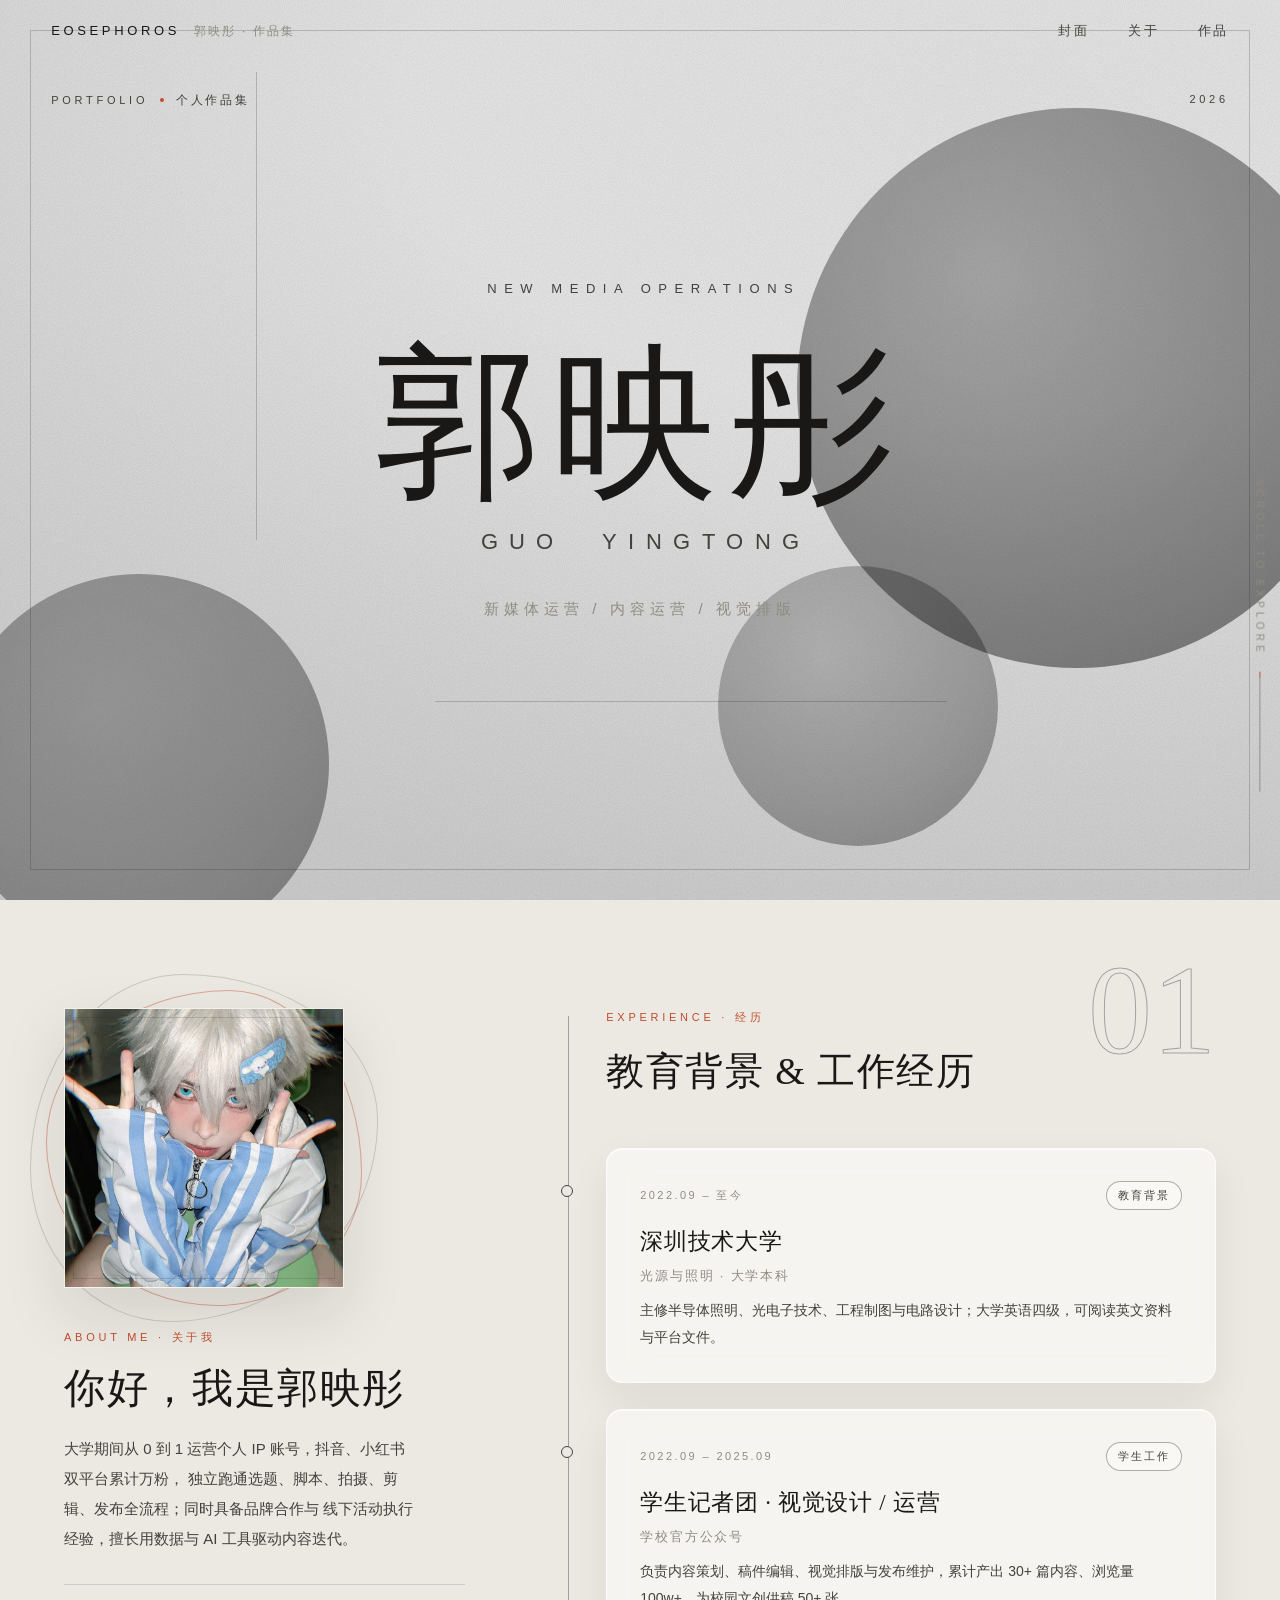
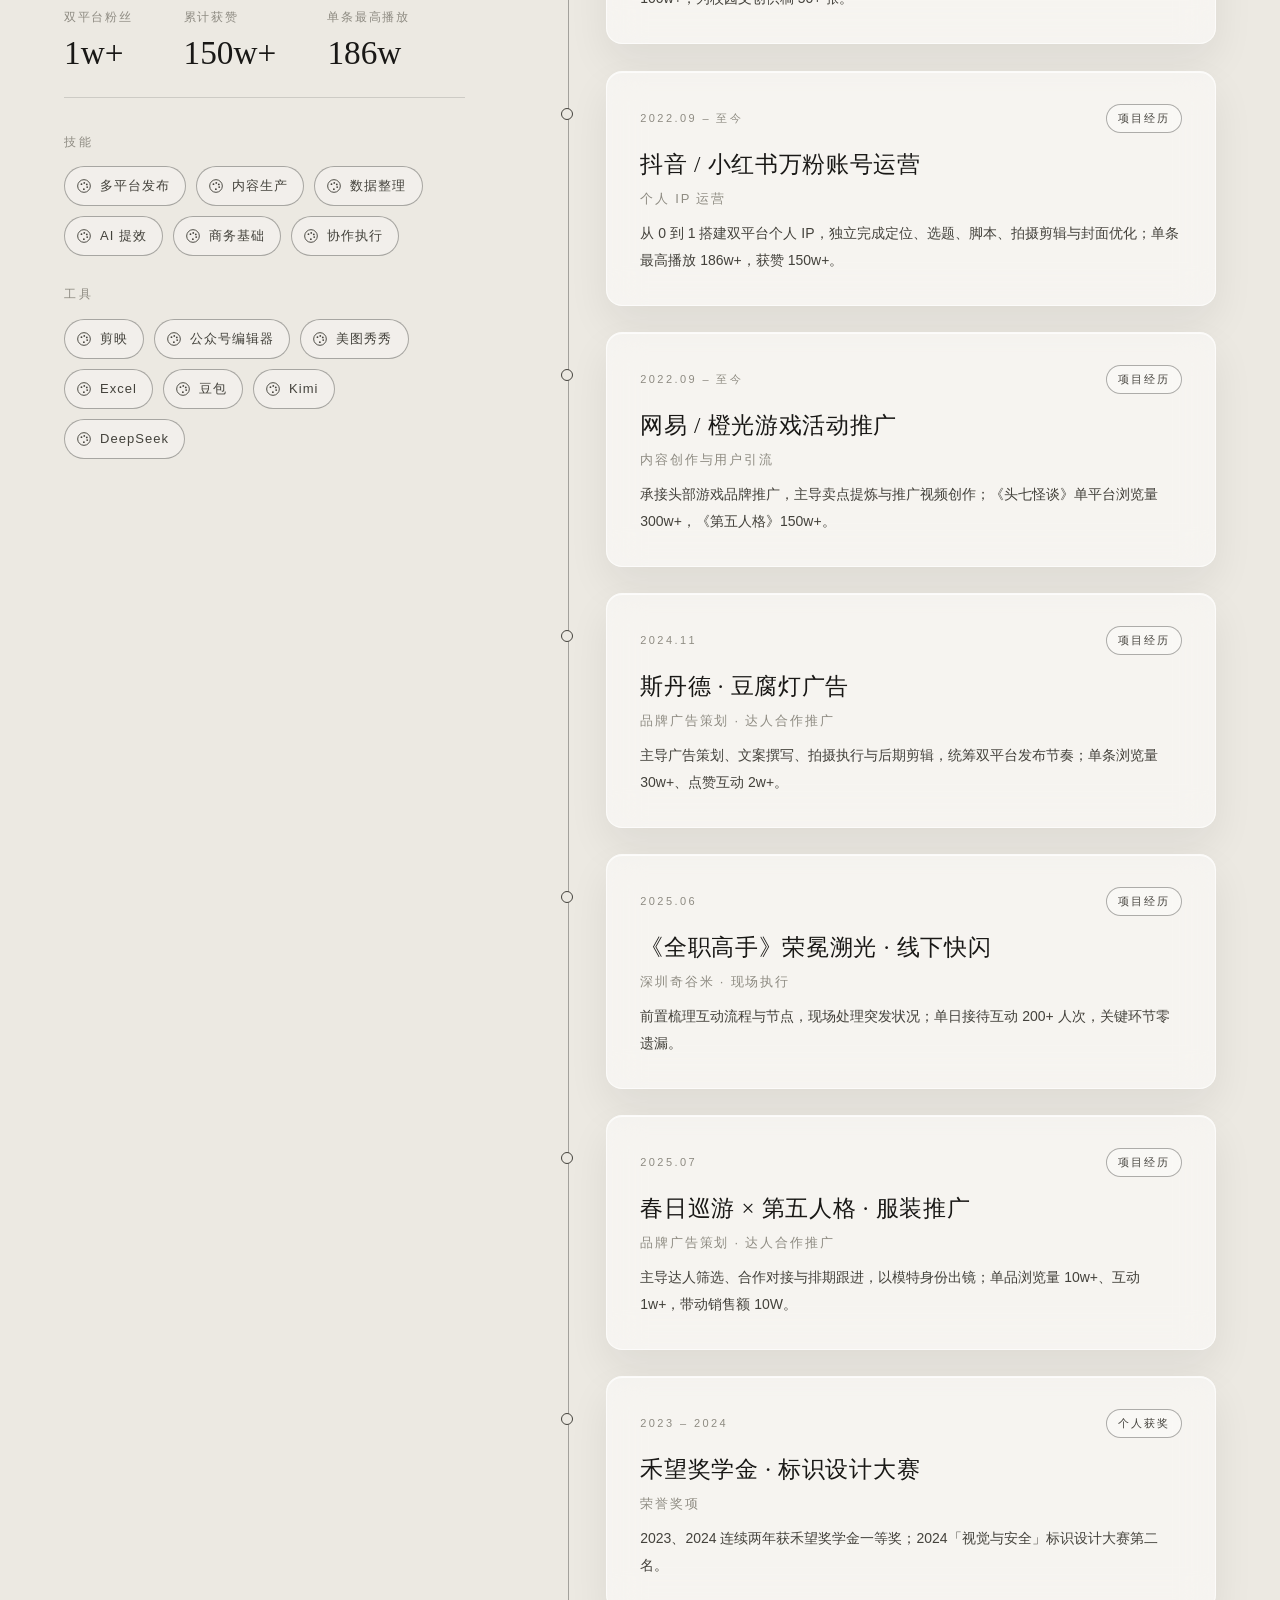
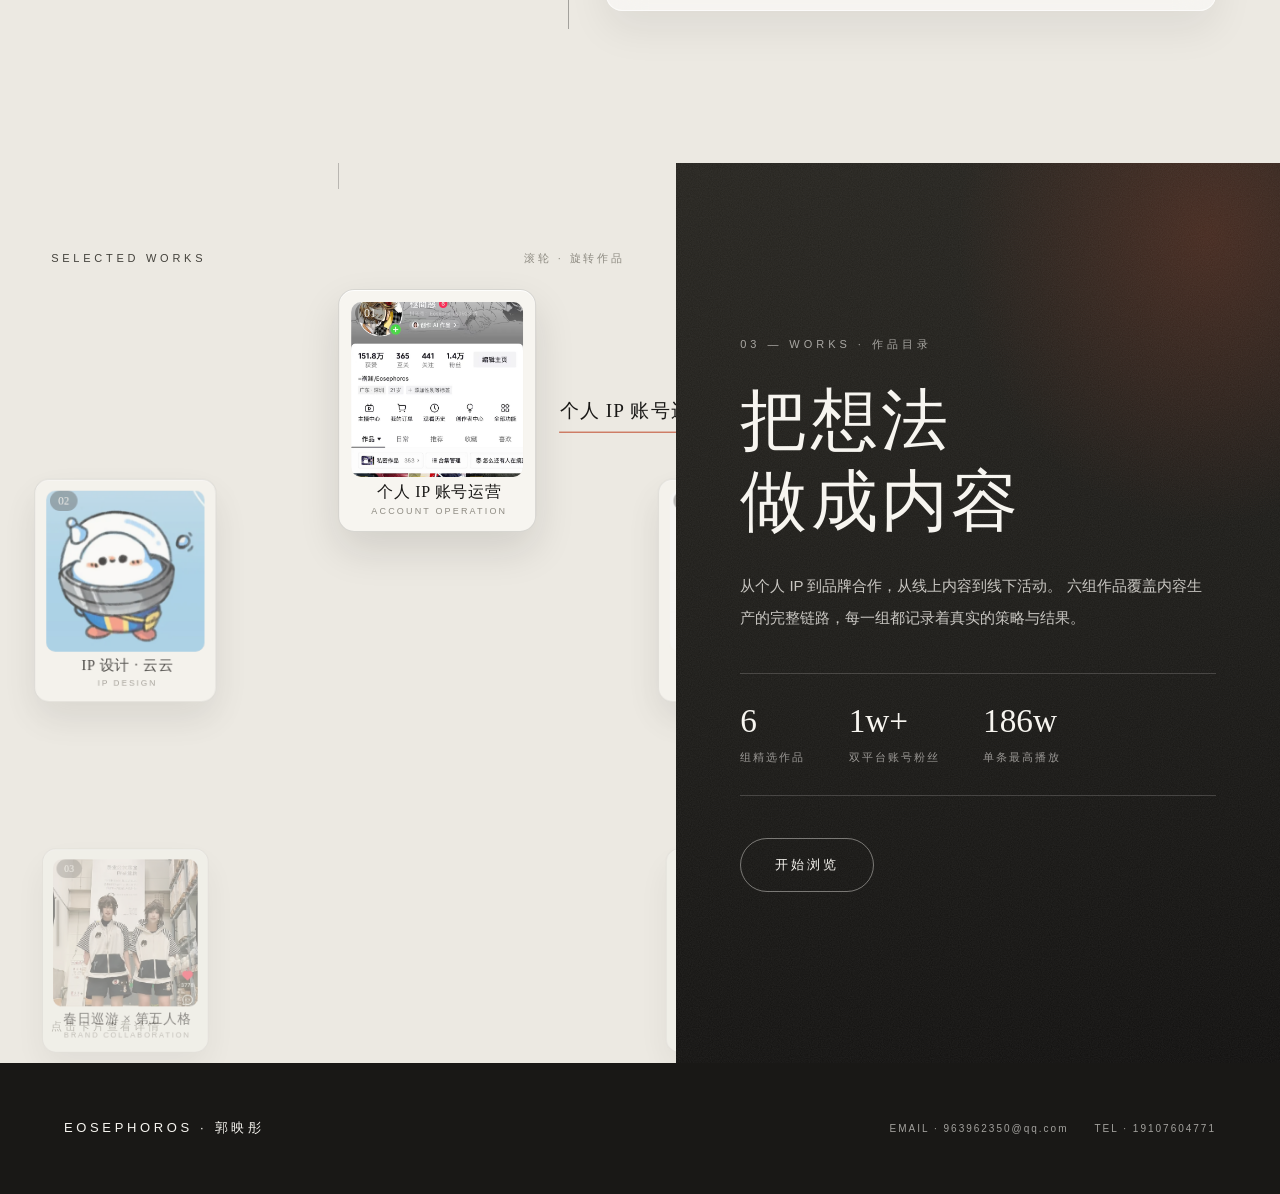
==== commit 20be2b84: "Remove footer note" ====
--- a/index.html
+++ b/index.html
@@ -274,7 +274,6 @@
     <footer class="site-footer">
       <div class="footer-inner">
         <p class="footer-brand">EOSEPHOROS · 郭映彤</p>
-        <p class="footer-note">新媒体运营作品集 2026 · 文字内容来自个人简历，图片素材待替换</p>
         <div class="footer-contact">
           <span>EMAIL · 963962350@qq.com</span>
           <span>TEL · 19107604771</span>
